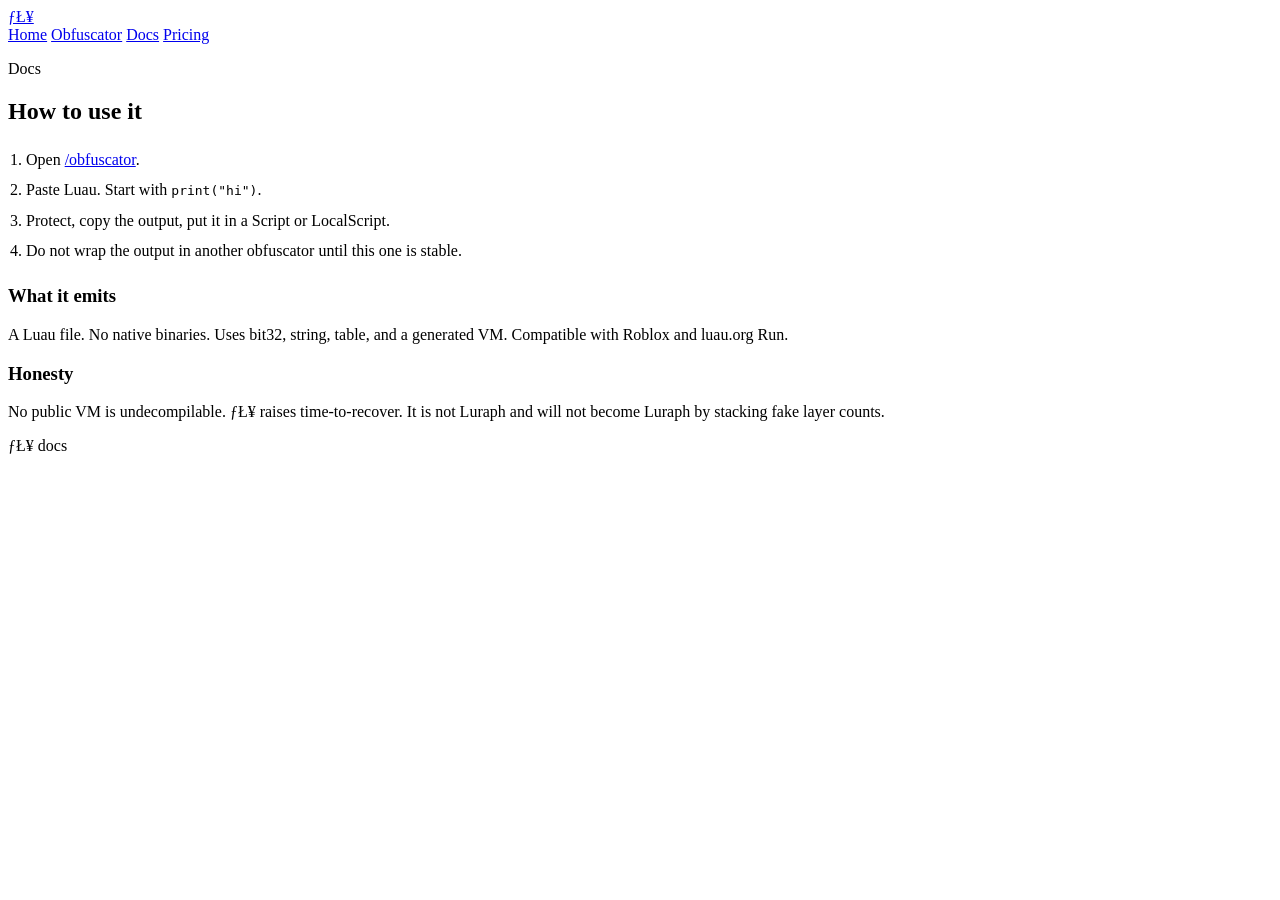
==== web/docs.html @ c7f5e41f "Create docs.html" ====
<!DOCTYPE html>
<html lang="en">
<head>
    <meta charset="UTF-8">
    <meta name="viewport" content="width=device-width, initial-scale=1.0">
    <title>Docs · ƒŁ¥</title>
    <link rel="stylesheet" href="/style.css">
</head>
<body>
    <header class="nav">
        <a class="brand" href="/home">ƒŁ¥</a>
        <nav>
            <a href="/home">Home</a>
            <a href="/obfuscator">Obfuscator</a>
            <a class="active" href="/docs">Docs</a>
            <a href="/pricing">Pricing</a>
        </nav>
    </header>
    <main class="wrap">
        <p class="kicker">Docs</p>
        <h2>How to use it</h2>
        <div class="card" style="margin-top:20px">
            <ol style="padding-left:18px;line-height:1.9">
                <li>Open <a href="/obfuscator">/obfuscator</a>.</li>
                <li>Paste Luau. Start with <code>print("hi")</code>.</li>
                <li>Protect, copy the output, put it in a Script or LocalScript.</li>
                <li>Do not wrap the output in another obfuscator until this one is stable.</li>
            </ol>
        </div>
        <div class="card" style="margin-top:16px">
            <h3>What it emits</h3>
            <p>A Luau file. No native binaries. Uses bit32, string, table, and a generated VM. Compatible with Roblox and luau.org Run.</p>
        </div>
        <div class="card" style="margin-top:16px">
            <h3>Honesty</h3>
            <p>No public VM is undecompilable. ƒŁ¥ raises time-to-recover. It is not Luraph and will not become Luraph by stacking fake layer counts.</p>
        </div>
    </main>
    <footer>ƒŁ¥ docs</footer>
</body>
</html>
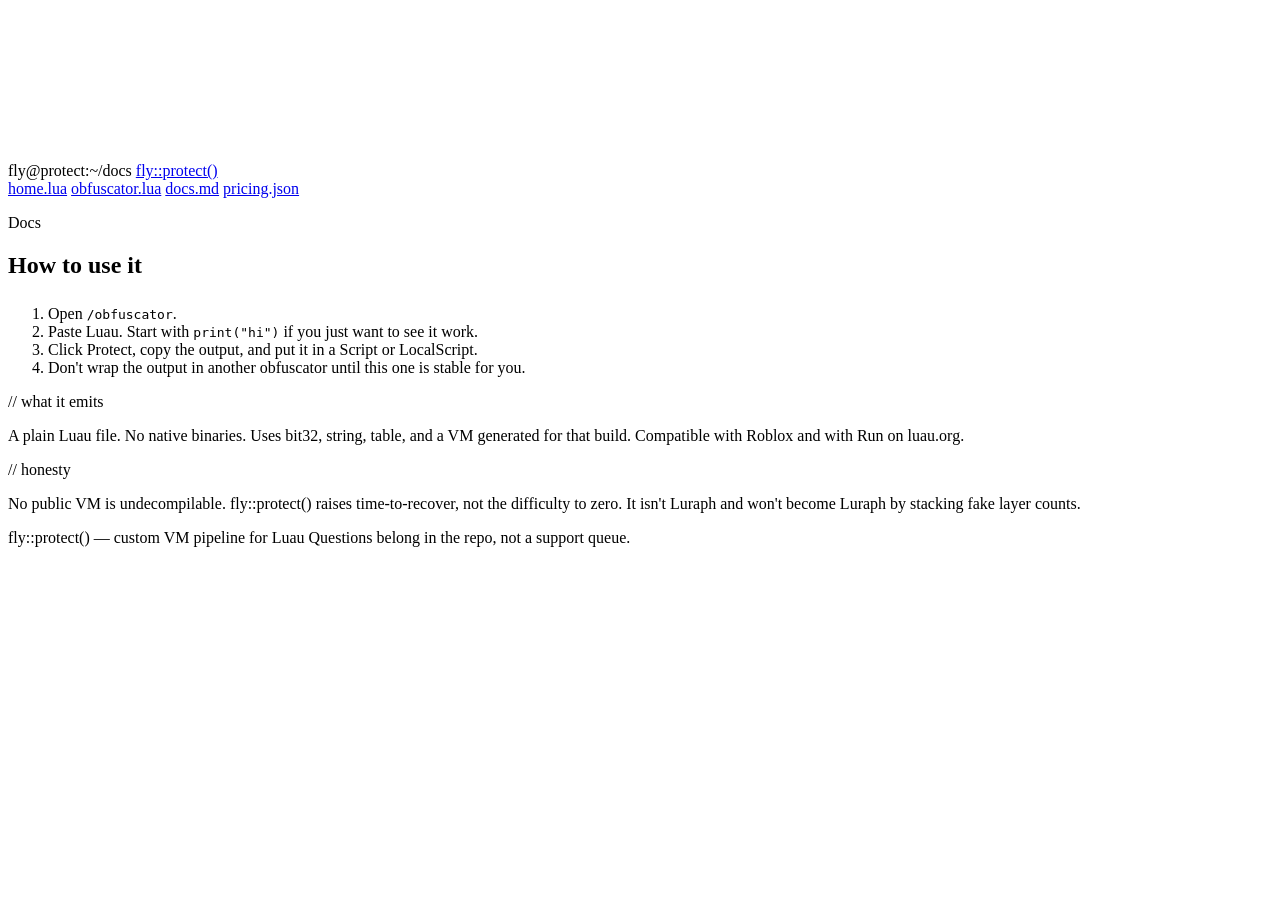
==== commit 925b0a73: "Update docs.html" ====
--- a/web/docs.html
+++ b/web/docs.html
@@ -3,39 +3,53 @@
 <head>
     <meta charset="UTF-8">
     <meta name="viewport" content="width=device-width, initial-scale=1.0">
-    <title>Docs · ƒŁ¥</title>
+    <title>Docs · fly::protect()</title>
     <link rel="stylesheet" href="/style.css">
 </head>
 <body>
-    <header class="nav">
-        <a class="brand" href="/home">ƒŁ¥</a>
-        <nav>
-            <a href="/home">Home</a>
-            <a href="/obfuscator">Obfuscator</a>
-            <a class="active" href="/docs">Docs</a>
-            <a href="/pricing">Pricing</a>
+    <canvas id="bg-grid" aria-hidden="true"></canvas>
+
+    <div class="chrome">
+        <div class="titlebar">
+            <div class="dots"><span></span><span></span><span></span></div>
+            <span class="path">fly@protect:~/docs</span>
+            <a class="brand" href="/home"><span class="p1">fly::</span>protect<span class="p2">()</span></a>
+        </div>
+        <nav class="tabs">
+            <a class="tab" href="/home"><span class="dot"></span>home.lua</a>
+            <a class="tab" href="/obfuscator"><span class="dot"></span>obfuscator.lua</a>
+            <a class="tab active" href="/docs"><span class="dot"></span>docs.md</a>
+            <a class="tab" href="/pricing"><span class="dot"></span>pricing.json</a>
         </nav>
-    </header>
+    </div>
+
     <main class="wrap">
-        <p class="kicker">Docs</p>
-        <h2>How to use it</h2>
-        <div class="card" style="margin-top:20px">
-            <ol style="padding-left:18px;line-height:1.9">
-                <li>Open <a href="/obfuscator">/obfuscator</a>.</li>
-                <li>Paste Luau. Start with <code>print("hi")</code>.</li>
-                <li>Protect, copy the output, put it in a Script or LocalScript.</li>
-                <li>Do not wrap the output in another obfuscator until this one is stable.</li>
-            </ol>
+        <p class="eyebrow">Docs</p>
+        <h2 style="margin-bottom:26px">How to use it</h2>
+
+        <ol class="ol-steps panel">
+            <li>Open <code>/obfuscator</code>.</li>
+            <li>Paste Luau. Start with <code>print("hi")</code> if you just want to see it work.</li>
+            <li>Click Protect, copy the output, and put it in a Script or LocalScript.</li>
+            <li>Don't wrap the output in another obfuscator until this one is stable for you.</li>
+        </ol>
+
+        <div class="panel" style="margin-top:16px">
+            <div class="comment">// what it emits</div>
+            <p>A plain Luau file. No native binaries. Uses bit32, string, table, and a VM generated for that build. Compatible with Roblox and with Run on luau.org.</p>
         </div>
-        <div class="card" style="margin-top:16px">
-            <h3>What it emits</h3>
-            <p>A Luau file. No native binaries. Uses bit32, string, table, and a generated VM. Compatible with Roblox and luau.org Run.</p>
-        </div>
-        <div class="card" style="margin-top:16px">
-            <h3>Honesty</h3>
-            <p>No public VM is undecompilable. ƒŁ¥ raises time-to-recover. It is not Luraph and will not become Luraph by stacking fake layer counts.</p>
+
+        <div class="panel">
+            <div class="comment">// honesty</div>
+            <p>No public VM is undecompilable. fly::protect() raises time-to-recover, not the difficulty to zero. It isn't Luraph and won't become Luraph by stacking fake layer counts.</p>
         </div>
     </main>
-    <footer>ƒŁ¥ docs</footer>
+
+    <footer>
+        <span>fly::protect() — custom VM pipeline for Luau</span>
+        <span>Questions belong in the repo, not a support queue.</span>
+    </footer>
+
+    <script src="/bg.js"></script>
 </body>
-</html>+</html>
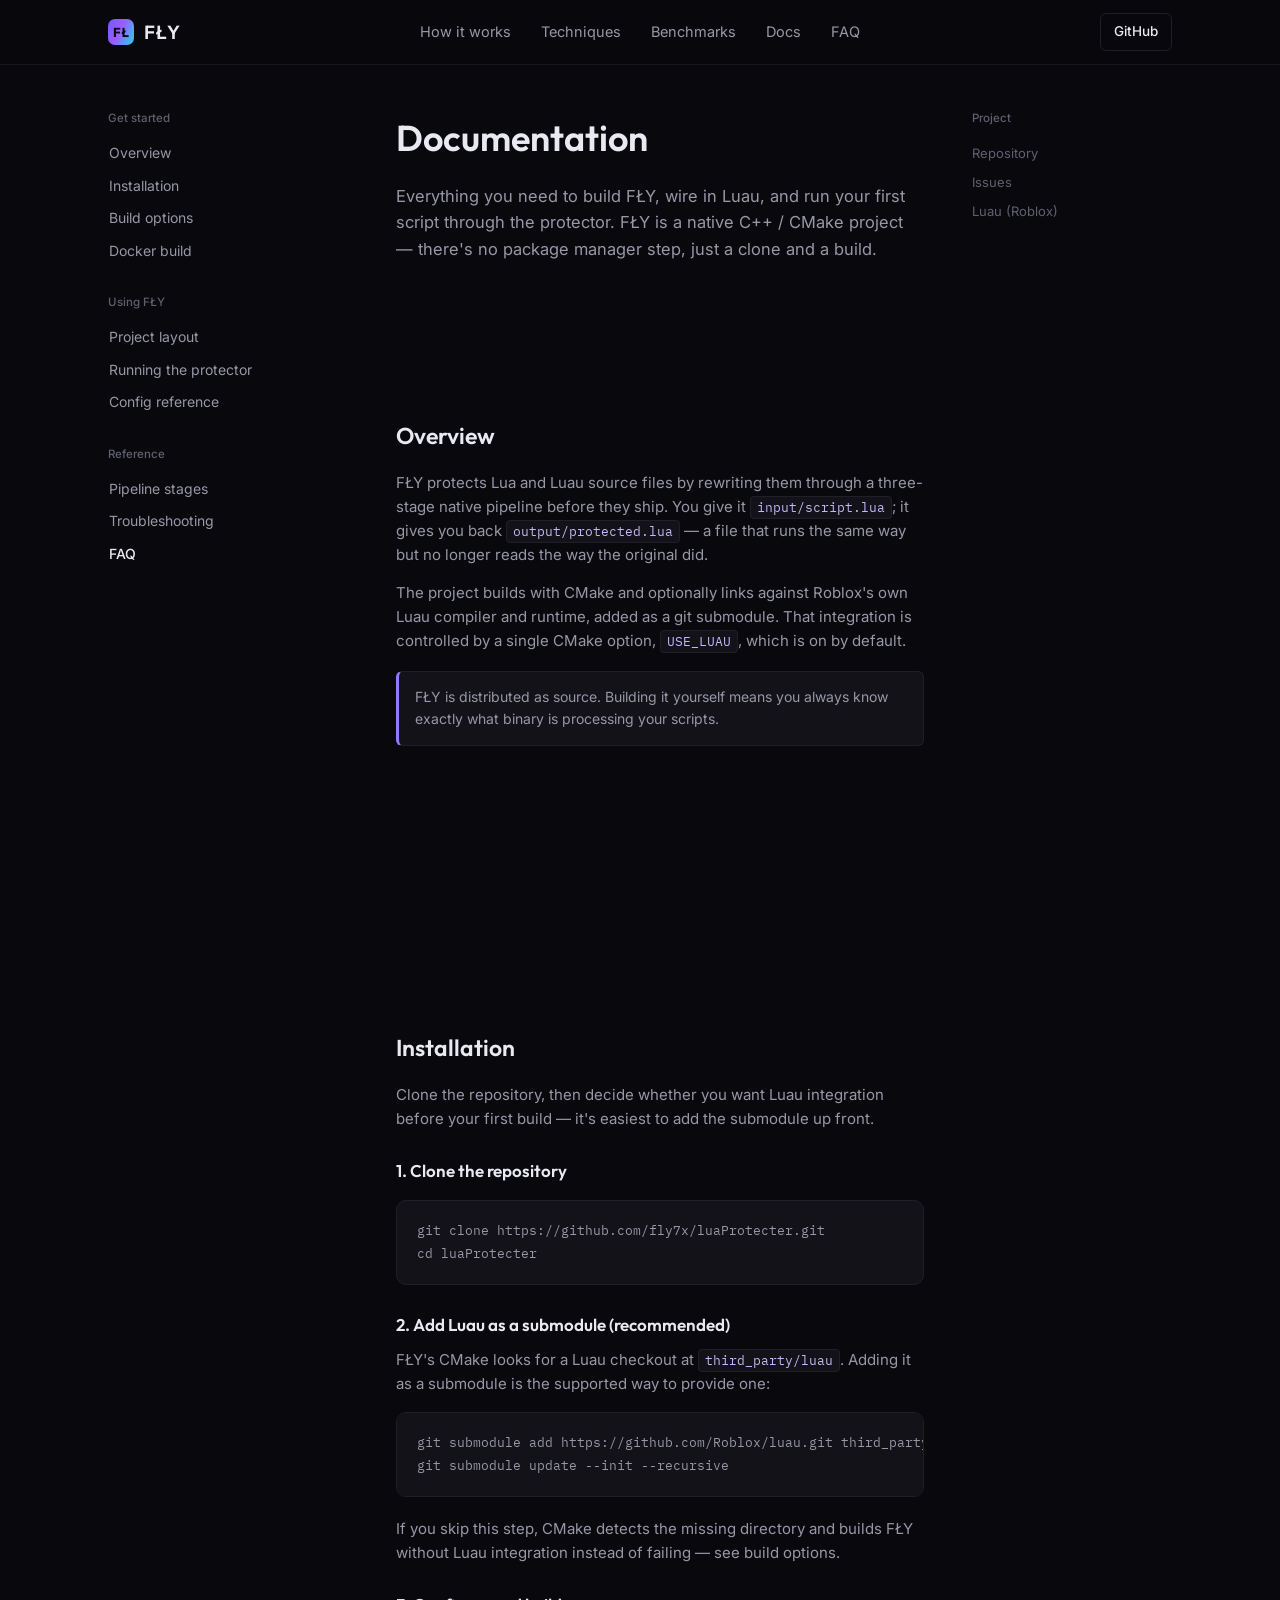
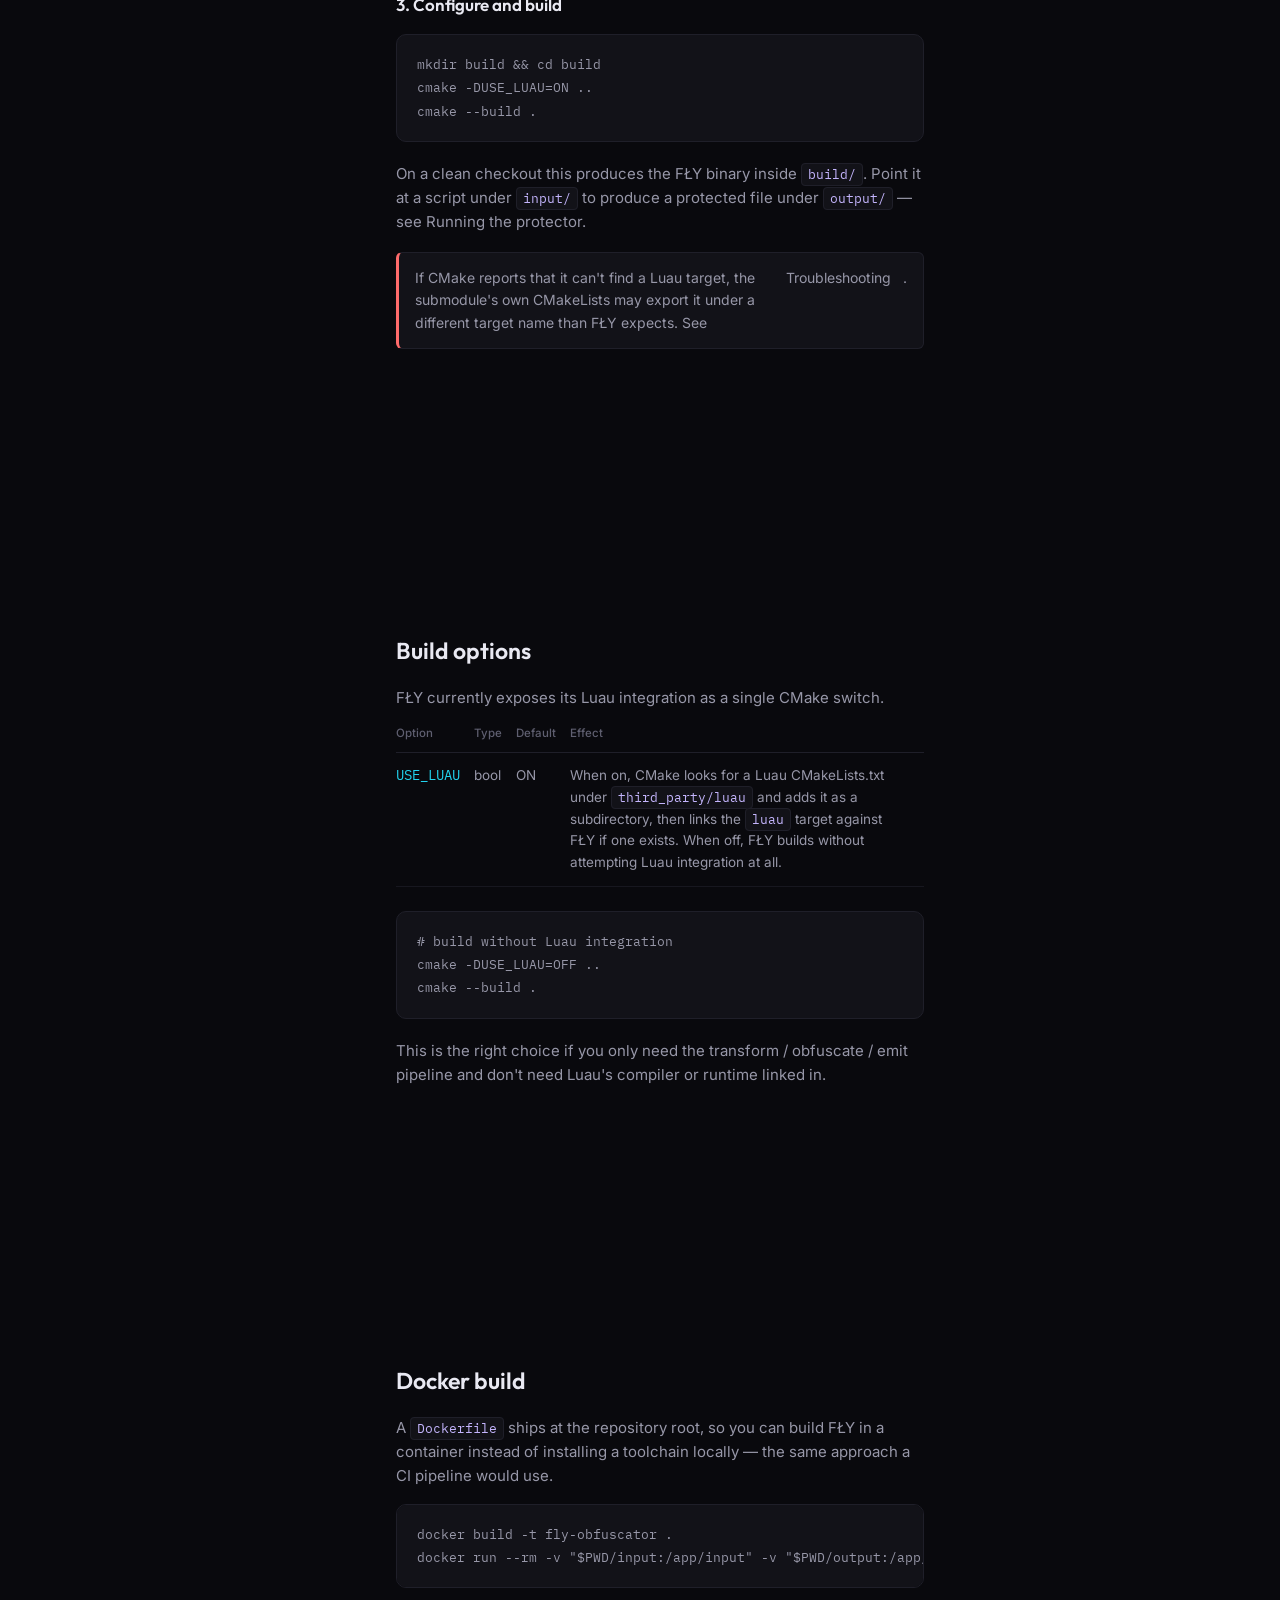
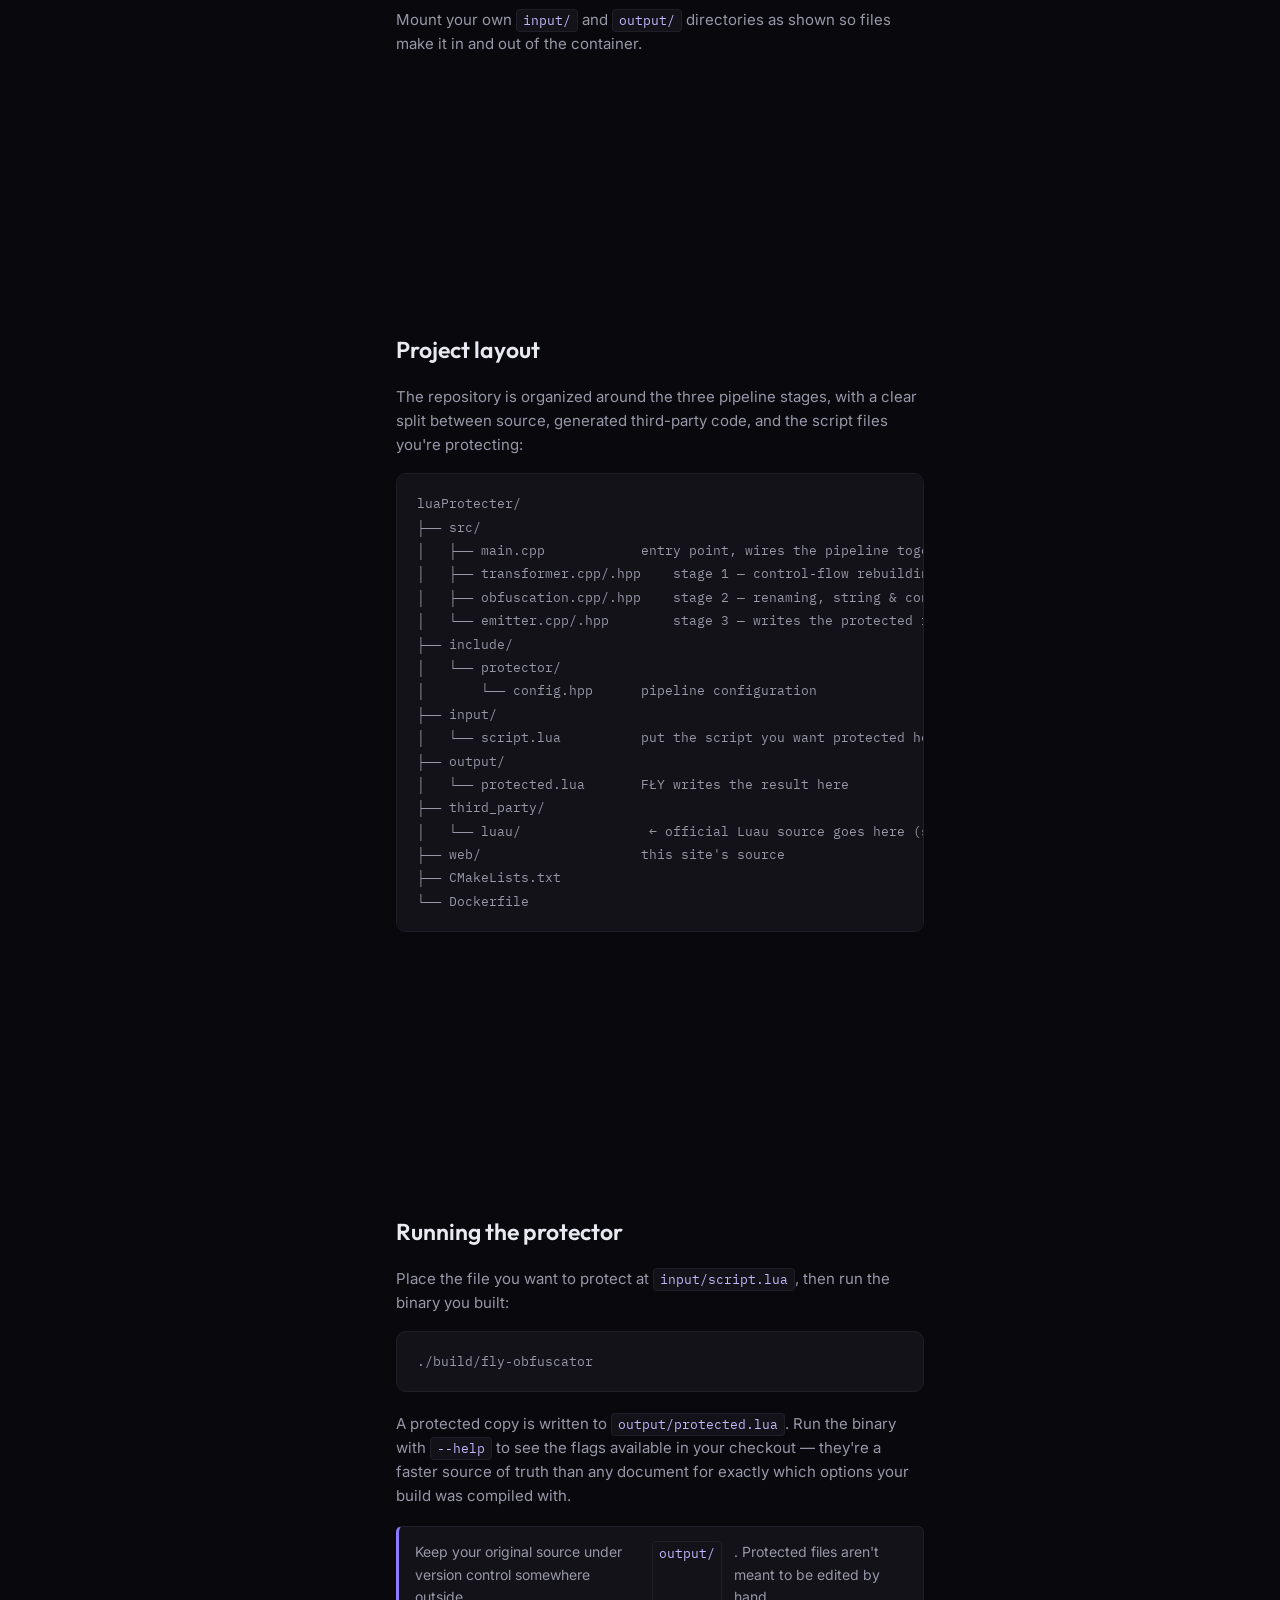
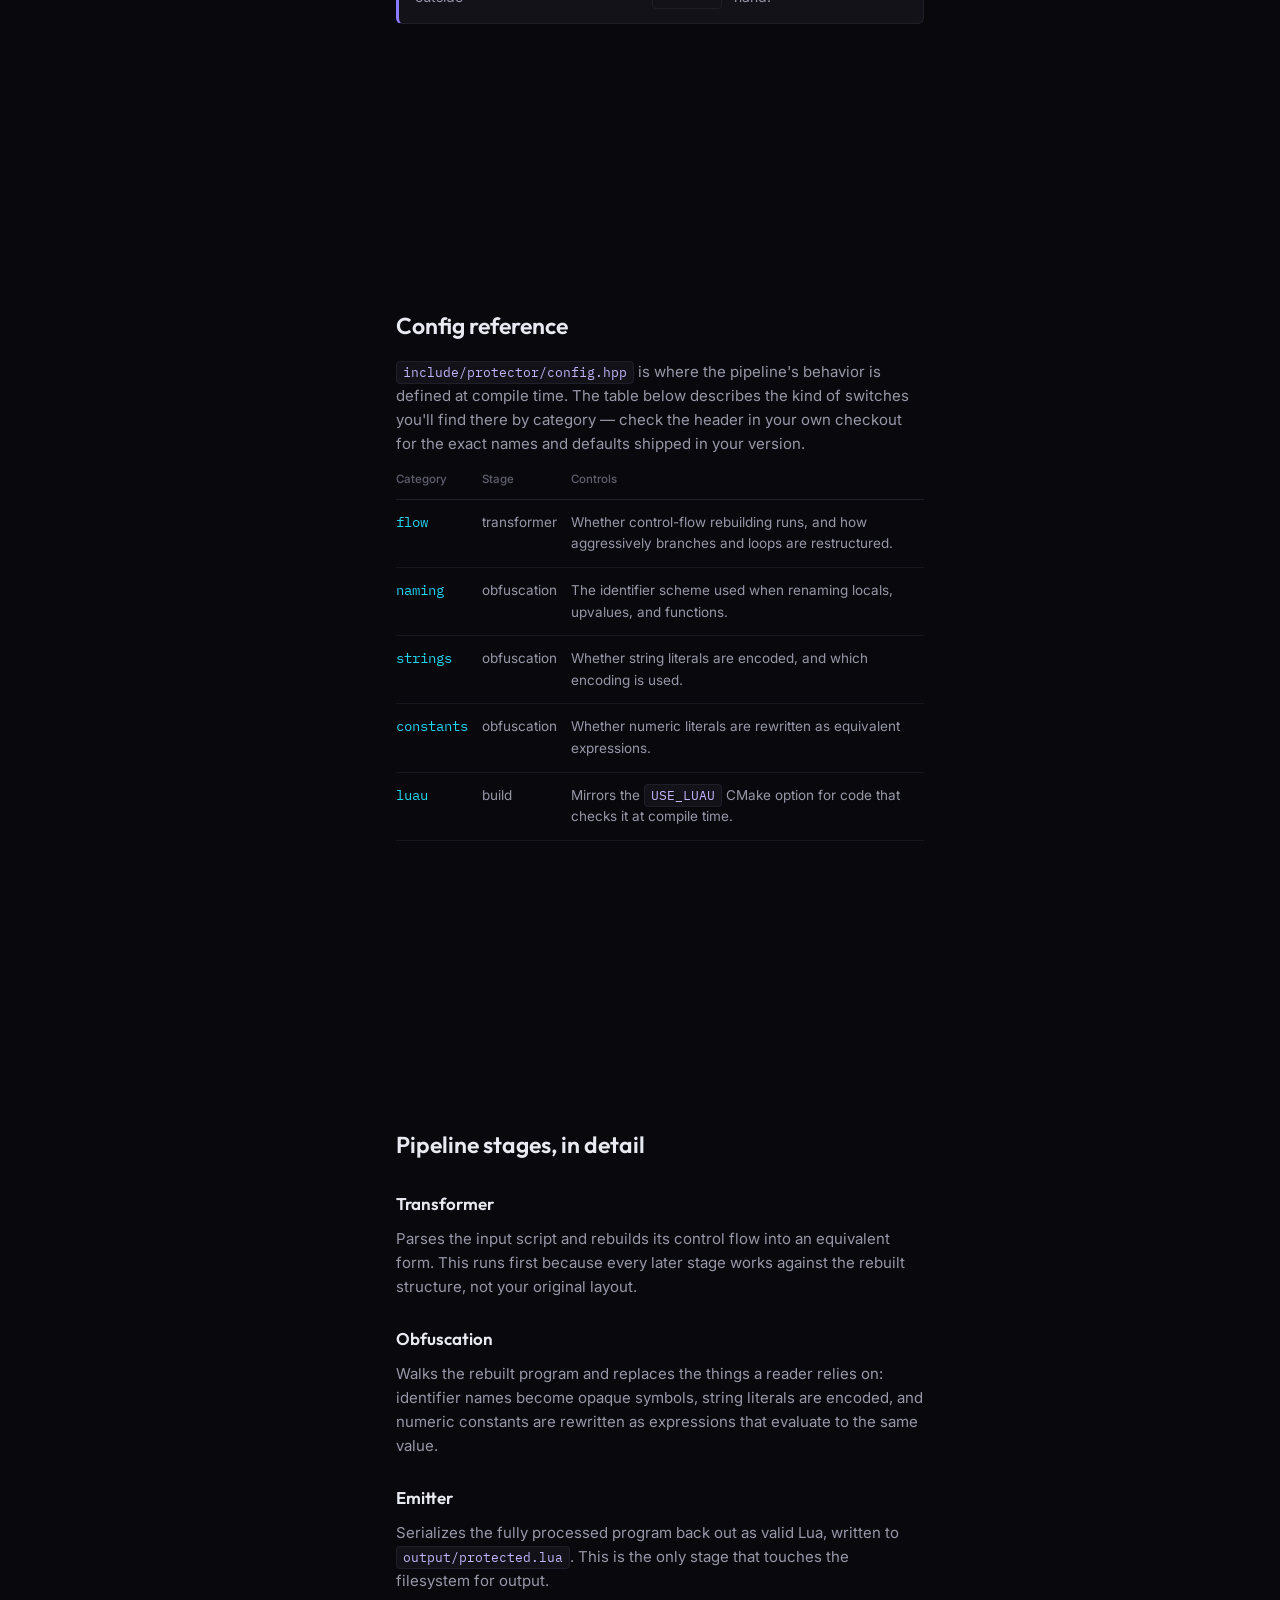
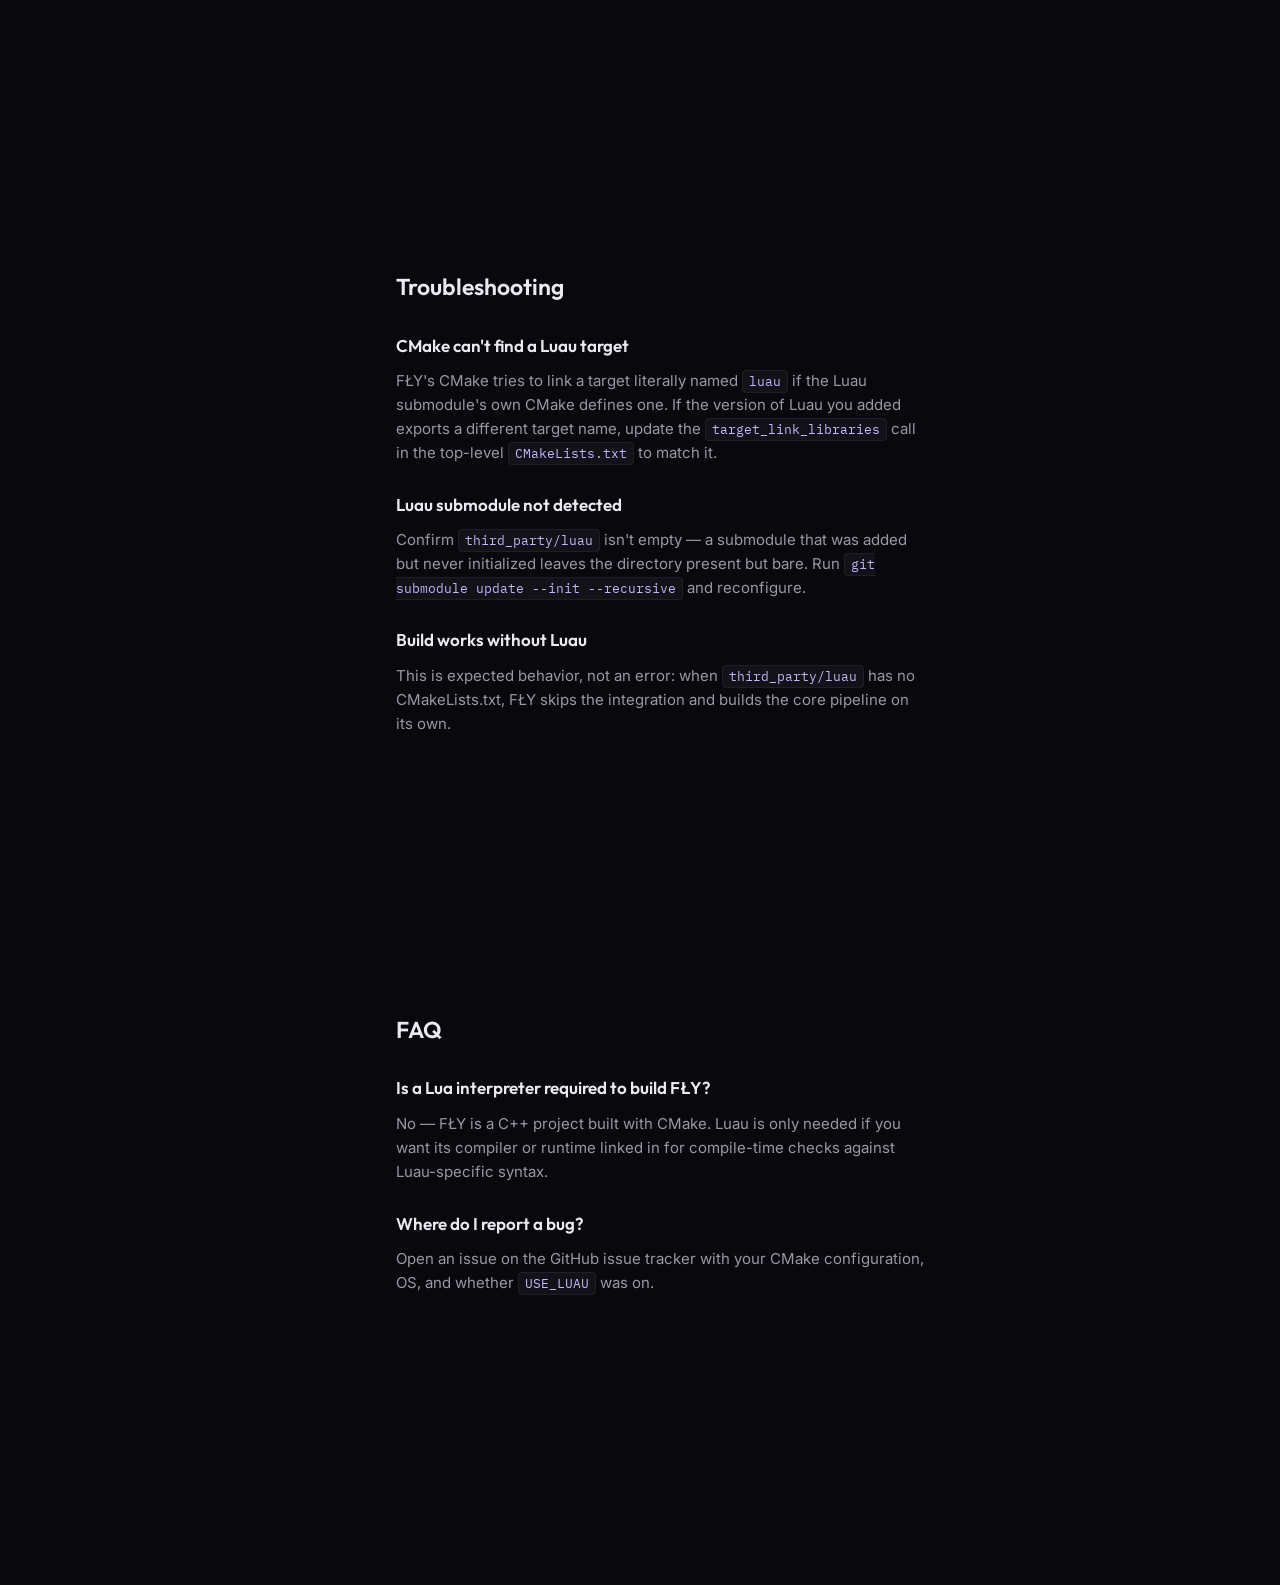
==== commit ebbbb86d: "Redesign web/ as FŁY marketing + docs site - New gradient-branded landing page with live before/afte" ====
--- a/web/docs.html
+++ b/web/docs.html
@@ -1,55 +1,205 @@
-<!DOCTYPE html>
+<!doctype html>
 <html lang="en">
 <head>
-    <meta charset="UTF-8">
-    <meta name="viewport" content="width=device-width, initial-scale=1.0">
-    <title>Docs · fly::protect()</title>
-    <link rel="stylesheet" href="/style.css">
+<meta charset="utf-8">
+<meta name="viewport" content="width=device-width, initial-scale=1">
+<title>Docs — FŁY</title>
+<meta name="description" content="Install, build, and configure FŁY: CMake options, the Luau submodule, project layout, and the CLI.">
+<link rel="preconnect" href="https://fonts.googleapis.com">
+<link rel="preconnect" href="https://fonts.gstatic.com" crossorigin>
+<link href="https://fonts.googleapis.com/css2?family=Outfit:wght@500;600;700&family=Inter:wght@400;500;600&family=IBM+Plex+Mono:wght@400;500&display=swap" rel="stylesheet">
+<link rel="stylesheet" href="style.css">
 </head>
 <body>
-    <canvas id="bg-grid" aria-hidden="true"></canvas>
-
-    <div class="chrome">
-        <div class="titlebar">
-            <div class="dots"><span></span><span></span><span></span></div>
-            <span class="path">fly@protect:~/docs</span>
-            <a class="brand" href="/home"><span class="p1">fly::</span>protect<span class="p2">()</span></a>
-        </div>
-        <nav class="tabs">
-            <a class="tab" href="/home"><span class="dot"></span>home.lua</a>
-            <a class="tab" href="/obfuscator"><span class="dot"></span>obfuscator.lua</a>
-            <a class="tab active" href="/docs"><span class="dot"></span>docs.md</a>
-            <a class="tab" href="/pricing"><span class="dot"></span>pricing.json</a>
-        </nav>
-    </div>
-
-    <main class="wrap">
-        <p class="eyebrow">Docs</p>
-        <h2 style="margin-bottom:26px">How to use it</h2>
-
-        <ol class="ol-steps panel">
-            <li>Open <code>/obfuscator</code>.</li>
-            <li>Paste Luau. Start with <code>print("hi")</code> if you just want to see it work.</li>
-            <li>Click Protect, copy the output, and put it in a Script or LocalScript.</li>
-            <li>Don't wrap the output in another obfuscator until this one is stable for you.</li>
-        </ol>
-
-        <div class="panel" style="margin-top:16px">
-            <div class="comment">// what it emits</div>
-            <p>A plain Luau file. No native binaries. Uses bit32, string, table, and a VM generated for that build. Compatible with Roblox and with Run on luau.org.</p>
-        </div>
-
-        <div class="panel">
-            <div class="comment">// honesty</div>
-            <p>No public VM is undecompilable. fly::protect() raises time-to-recover, not the difficulty to zero. It isn't Luraph and won't become Luraph by stacking fake layer counts.</p>
-        </div>
-    </main>
-
-    <footer>
-        <span>fly::protect() — custom VM pipeline for Luau</span>
-        <span>Questions belong in the repo, not a support queue.</span>
-    </footer>
-
-    <script src="/bg.js"></script>
+
+<nav class="nav">
+  <div class="nav-inner">
+    <a href="index.html" class="brand"><span class="mark">FŁ</span>FŁY</a>
+    <div class="nav-links">
+      <a href="index.html#pipeline">How it works</a>
+      <a href="index.html#techniques">Techniques</a>
+      <a href="index.html#benchmarks">Benchmarks</a>
+      <a href="docs.html">Docs</a>
+      <a href="index.html#faq">FAQ</a>
+    </div>
+    <div class="nav-cta">
+      <a class="btn btn-ghost btn-sm" href="https://github.com/fly7x/luaProtecter" target="_blank" rel="noopener">GitHub</a>
+    </div>
+  </div>
+</nav>
+
+<div class="docs-shell">
+
+  <aside class="docs-side">
+    <div class="group">
+      <h6>Get started</h6>
+      <a href="#overview">Overview</a>
+      <a href="#installation">Installation</a>
+      <a href="#build-options">Build options</a>
+      <a href="#docker">Docker build</a>
+    </div>
+    <div class="group">
+      <h6>Using FŁY</h6>
+      <a href="#project-layout">Project layout</a>
+      <a href="#running">Running the protector</a>
+      <a href="#config-reference">Config reference</a>
+    </div>
+    <div class="group">
+      <h6>Reference</h6>
+      <a href="#pipeline-stages">Pipeline stages</a>
+      <a href="#troubleshooting">Troubleshooting</a>
+      <a href="#faq">FAQ</a>
+    </div>
+  </aside>
+
+  <main class="docs-main">
+    <h1>Documentation</h1>
+    <p class="intro">Everything you need to build FŁY, wire in Luau, and run your first script through the protector. FŁY is a native C++ / CMake project — there's no package manager step, just a clone and a build.</p>
+
+    <section class="doc-section" id="overview">
+      <h2>Overview</h2>
+      <p>FŁY protects Lua and Luau source files by rewriting them through a three-stage native pipeline before they ship. You give it <code class="inline">input/script.lua</code>; it gives you back <code class="inline">output/protected.lua</code> — a file that runs the same way but no longer reads the way the original did.</p>
+      <p>The project builds with CMake and optionally links against Roblox's own Luau compiler and runtime, added as a git submodule. That integration is controlled by a single CMake option, <code class="inline">USE_LUAU</code>, which is on by default.</p>
+      <div class="note">
+        FŁY is distributed as source. Building it yourself means you always know exactly what binary is processing your scripts.
+      </div>
+    </section>
+
+    <section class="doc-section" id="installation">
+      <h2>Installation</h2>
+      <p>Clone the repository, then decide whether you want Luau integration before your first build — it's easiest to add the submodule up front.</p>
+
+      <h3>1. Clone the repository</h3>
+      <pre class="code-block">git clone https://github.com/fly7x/luaProtecter.git
+cd luaProtecter</pre>
+
+      <h3>2. Add Luau as a submodule (recommended)</h3>
+      <p>FŁY's CMake looks for a Luau checkout at <code class="inline">third_party/luau</code>. Adding it as a submodule is the supported way to provide one:</p>
+      <pre class="code-block">git submodule add https://github.com/Roblox/luau.git third_party/luau
+git submodule update --init --recursive</pre>
+      <p>If you skip this step, CMake detects the missing directory and builds FŁY without Luau integration instead of failing — see <a href="#build-options">build options</a>.</p>
+
+      <h3>3. Configure and build</h3>
+      <pre class="code-block">mkdir build &amp;&amp; cd build
+cmake -DUSE_LUAU=ON ..
+cmake --build .</pre>
+      <p>On a clean checkout this produces the FŁY binary inside <code class="inline">build/</code>. Point it at a script under <code class="inline">input/</code> to produce a protected file under <code class="inline">output/</code> — see <a href="#running">Running the protector</a>.</p>
+
+      <div class="note warn">
+        If CMake reports that it can't find a Luau target, the submodule's own CMakeLists may export it under a different target name than FŁY expects. See <a href="#troubleshooting">Troubleshooting</a>.
+      </div>
+    </section>
+
+    <section class="doc-section" id="build-options">
+      <h2>Build options</h2>
+      <p>FŁY currently exposes its Luau integration as a single CMake switch.</p>
+      <table class="config-table">
+        <thead><tr><th>Option</th><th>Type</th><th>Default</th><th>Effect</th></tr></thead>
+        <tbody>
+          <tr><td>USE_LUAU</td><td>bool</td><td>ON</td><td>When on, CMake looks for a Luau CMakeLists.txt under <code class="inline">third_party/luau</code> and adds it as a subdirectory, then links the <code class="inline">luau</code> target against FŁY if one exists. When off, FŁY builds without attempting Luau integration at all.</td></tr>
+        </tbody>
+      </table>
+      <pre class="code-block"># build without Luau integration
+cmake -DUSE_LUAU=OFF ..
+cmake --build .</pre>
+      <p>This is the right choice if you only need the transform / obfuscate / emit pipeline and don't need Luau's compiler or runtime linked in.</p>
+    </section>
+
+    <section class="doc-section" id="docker">
+      <h2>Docker build</h2>
+      <p>A <code class="inline">Dockerfile</code> ships at the repository root, so you can build FŁY in a container instead of installing a toolchain locally — the same approach a CI pipeline would use.</p>
+      <pre class="code-block">docker build -t fly-obfuscator .
+docker run --rm -v "$PWD/input:/app/input" -v "$PWD/output:/app/output" fly-obfuscator</pre>
+      <p>Mount your own <code class="inline">input/</code> and <code class="inline">output/</code> directories as shown so files make it in and out of the container.</p>
+    </section>
+
+    <section class="doc-section" id="project-layout">
+      <h2>Project layout</h2>
+      <p>The repository is organized around the three pipeline stages, with a clear split between source, generated third-party code, and the script files you're protecting:</p>
+      <pre class="code-block">luaProtecter/
+├── src/
+│   ├── main.cpp            entry point, wires the pipeline together
+│   ├── transformer.cpp/.hpp    stage 1 — control-flow rebuilding
+│   ├── obfuscation.cpp/.hpp    stage 2 — renaming, string &amp; constant encoding
+│   └── emitter.cpp/.hpp        stage 3 — writes the protected file
+├── include/
+│   └── protector/
+│       └── config.hpp      pipeline configuration
+├── input/
+│   └── script.lua          put the script you want protected here
+├── output/
+│   └── protected.lua       FŁY writes the result here
+├── third_party/
+│   └── luau/                ← official Luau source goes here (submodule)
+├── web/                    this site's source
+├── CMakeLists.txt
+└── Dockerfile</pre>
+    </section>
+
+    <section class="doc-section" id="running">
+      <h2>Running the protector</h2>
+      <p>Place the file you want to protect at <code class="inline">input/script.lua</code>, then run the binary you built:</p>
+      <pre class="code-block">./build/fly-obfuscator</pre>
+      <p>A protected copy is written to <code class="inline">output/protected.lua</code>. Run the binary with <code class="inline">--help</code> to see the flags available in your checkout — they're a faster source of truth than any document for exactly which options your build was compiled with.</p>
+      <div class="note">
+        Keep your original source under version control somewhere outside <code class="inline">output/</code>. Protected files aren't meant to be edited by hand.
+      </div>
+    </section>
+
+    <section class="doc-section" id="config-reference">
+      <h2>Config reference</h2>
+      <p><code class="inline">include/protector/config.hpp</code> is where the pipeline's behavior is defined at compile time. The table below describes the kind of switches you'll find there by category — check the header in your own checkout for the exact names and defaults shipped in your version.</p>
+      <table class="config-table">
+        <thead><tr><th>Category</th><th>Stage</th><th>Controls</th></tr></thead>
+        <tbody>
+          <tr><td>flow</td><td>transformer</td><td>Whether control-flow rebuilding runs, and how aggressively branches and loops are restructured.</td></tr>
+          <tr><td>naming</td><td>obfuscation</td><td>The identifier scheme used when renaming locals, upvalues, and functions.</td></tr>
+          <tr><td>strings</td><td>obfuscation</td><td>Whether string literals are encoded, and which encoding is used.</td></tr>
+          <tr><td>constants</td><td>obfuscation</td><td>Whether numeric literals are rewritten as equivalent expressions.</td></tr>
+          <tr><td>luau</td><td>build</td><td>Mirrors the <code class="inline">USE_LUAU</code> CMake option for code that checks it at compile time.</td></tr>
+        </tbody>
+      </table>
+    </section>
+
+    <section class="doc-section" id="pipeline-stages">
+      <h2>Pipeline stages, in detail</h2>
+      <h3>Transformer</h3>
+      <p>Parses the input script and rebuilds its control flow into an equivalent form. This runs first because every later stage works against the rebuilt structure, not your original layout.</p>
+      <h3>Obfuscation</h3>
+      <p>Walks the rebuilt program and replaces the things a reader relies on: identifier names become opaque symbols, string literals are encoded, and numeric constants are rewritten as expressions that evaluate to the same value.</p>
+      <h3>Emitter</h3>
+      <p>Serializes the fully processed program back out as valid Lua, written to <code class="inline">output/protected.lua</code>. This is the only stage that touches the filesystem for output.</p>
+    </section>
+
+    <section class="doc-section" id="troubleshooting">
+      <h2>Troubleshooting</h2>
+      <h3>CMake can't find a Luau target</h3>
+      <p>FŁY's CMake tries to link a target literally named <code class="inline">luau</code> if the Luau submodule's own CMake defines one. If the version of Luau you added exports a different target name, update the <code class="inline">target_link_libraries</code> call in the top-level <code class="inline">CMakeLists.txt</code> to match it.</p>
+      <h3>Luau submodule not detected</h3>
+      <p>Confirm <code class="inline">third_party/luau</code> isn't empty — a submodule that was added but never initialized leaves the directory present but bare. Run <code class="inline">git submodule update --init --recursive</code> and reconfigure.</p>
+      <h3>Build works without Luau</h3>
+      <p>This is expected behavior, not an error: when <code class="inline">third_party/luau</code> has no CMakeLists.txt, FŁY skips the integration and builds the core pipeline on its own.</p>
+    </section>
+
+    <section class="doc-section" id="faq">
+      <h2>FAQ</h2>
+      <h3>Is a Lua interpreter required to build FŁY?</h3>
+      <p>No — FŁY is a C++ project built with CMake. Luau is only needed if you want its compiler or runtime linked in for compile-time checks against Luau-specific syntax.</p>
+      <h3>Where do I report a bug?</h3>
+      <p>Open an issue on the <a href="https://github.com/fly7x/luaProtecter/issues" target="_blank" rel="noopener">GitHub issue tracker</a> with your CMake configuration, OS, and whether <code class="inline">USE_LUAU</code> was on.</p>
+    </section>
+
+  </main>
+
+  <aside class="docs-toc">
+    <h6>Project</h6>
+    <a href="https://github.com/fly7x/luaProtecter" target="_blank" rel="noopener">Repository</a>
+    <a href="https://github.com/fly7x/luaProtecter/issues" target="_blank" rel="noopener">Issues</a>
+    <a href="https://github.com/Roblox/luau" target="_blank" rel="noopener">Luau (Roblox)</a>
+  </aside>
+
+</div>
+
+<script src="script.js"></script>
 </body>
 </html>
--- a/web/style.css
+++ b/web/style.css
@@ -0,0 +1,732 @@
+/* ==========================================================================
+   FŁY — design tokens
+   ========================================================================== */
+:root{
+  --bg:            #09090d;
+  --bg-raised:     #121218;
+  --bg-inset:      #0c0c11;
+  --border:        #1f1f29;
+  --border-soft:   #17171f;
+  --text:          #e9e9f2;
+  --text-dim:      #9797a8;
+  --text-faint:    #5f5f70;
+
+  --grad-start:    #6d5bff;
+  --grad-mid:      #9d5bff;
+  --grad-end:      #22d3ee;
+  --grad:          linear-gradient(115deg, var(--grad-start) 0%, var(--grad-mid) 45%, var(--grad-end) 100%);
+  --grad-text:     linear-gradient(115deg, #b2a4ff 0%, #c084fc 45%, #67e8f9 100%);
+
+  --accent:        #8b7bff;
+  --accent-cyan:   #22d3ee;
+  --danger:        #ff6b6b;
+  --good:          #4ade80;
+
+  --font-display:  'Outfit', 'Segoe UI', sans-serif;
+  --font-body:     'Inter', 'Segoe UI', sans-serif;
+  --font-mono:     'IBM Plex Mono', 'SFMono-Regular', Consolas, monospace;
+
+  --radius-sm:     6px;
+  --radius-md:     10px;
+  --radius-lg:     16px;
+
+  --container:     1120px;
+}
+
+*, *::before, *::after{ box-sizing: border-box; }
+html{ scroll-behavior: smooth; }
+
+@media (prefers-reduced-motion: reduce){
+  html{ scroll-behavior: auto; }
+  *, *::before, *::after{ animation-duration: 0.001ms !important; animation-iteration-count: 1 !important; transition-duration: 0.001ms !important; }
+}
+
+body{
+  margin: 0;
+  background: var(--bg);
+  color: var(--text);
+  font-family: var(--font-body);
+  font-size: 16px;
+  line-height: 1.6;
+  -webkit-font-smoothing: antialiased;
+}
+
+img{ max-width: 100%; display: block; }
+
+a{ color: inherit; text-decoration: none; }
+
+::selection{ background: #5a4bd6; color: #fff; }
+
+:focus-visible{
+  outline: 2px solid var(--accent-cyan);
+  outline-offset: 2px;
+  border-radius: 3px;
+}
+
+code, pre{ font-family: var(--font-mono); }
+
+.container{
+  max-width: var(--container);
+  margin: 0 auto;
+  padding: 0 28px;
+}
+
+.grad-text{
+  background: var(--grad-text);
+  -webkit-background-clip: text;
+  background-clip: text;
+  color: transparent;
+}
+
+.eyebrow{
+  font-size: 13px;
+  color: var(--text-dim);
+  letter-spacing: 0.01em;
+}
+
+/* ---------------------------------------------------------------------- */
+/* Nav                                                                     */
+/* ---------------------------------------------------------------------- */
+.nav{
+  position: sticky;
+  top: 0;
+  z-index: 50;
+  background: rgba(9,9,13,0.82);
+  backdrop-filter: blur(10px);
+  border-bottom: 1px solid var(--border-soft);
+}
+.nav-inner{
+  max-width: var(--container);
+  margin: 0 auto;
+  padding: 0 28px;
+  height: 64px;
+  display: flex;
+  align-items: center;
+  justify-content: space-between;
+}
+.brand{
+  display: flex;
+  align-items: center;
+  gap: 10px;
+  font-family: var(--font-display);
+  font-weight: 600;
+  font-size: 19px;
+  letter-spacing: 0.01em;
+}
+.brand .mark{
+  width: 26px; height: 26px;
+  border-radius: 7px;
+  background: var(--grad);
+  display: flex; align-items: center; justify-content: center;
+  color: #09090d;
+  font-weight: 700;
+  font-size: 13px;
+  flex-shrink: 0;
+}
+.nav-links{
+  display: flex;
+  align-items: center;
+  gap: 30px;
+  font-size: 14.5px;
+  color: var(--text-dim);
+}
+.nav-links a:hover{ color: var(--text); }
+.nav-cta{
+  display: flex;
+  align-items: center;
+  gap: 14px;
+}
+.btn{
+  display: inline-flex;
+  align-items: center;
+  gap: 8px;
+  padding: 9px 18px;
+  border-radius: var(--radius-sm);
+  font-size: 14.5px;
+  font-weight: 500;
+  border: 1px solid var(--border);
+  white-space: nowrap;
+}
+.btn-primary{
+  background: var(--grad);
+  color: #0a0a10;
+  border: none;
+  font-weight: 600;
+}
+.btn-primary:hover{ filter: brightness(1.08); }
+.btn-ghost{
+  color: var(--text);
+  background: transparent;
+}
+.btn-ghost:hover{ border-color: var(--text-faint); }
+.btn-sm{ padding: 7px 13px; font-size: 13.5px; }
+
+/* ---------------------------------------------------------------------- */
+/* Hero                                                                    */
+/* ---------------------------------------------------------------------- */
+.hero{
+  padding: 92px 0 72px;
+  position: relative;
+  overflow: hidden;
+}
+.hero::before{
+  content: "";
+  position: absolute;
+  top: -220px; left: 50%;
+  width: 1000px; height: 560px;
+  transform: translateX(-50%);
+  background: radial-gradient(ellipse at center, rgba(109,91,255,0.22), transparent 65%);
+  pointer-events: none;
+}
+.hero-grid{
+  position: relative;
+  display: grid;
+  grid-template-columns: 1.05fr 0.95fr;
+  gap: 56px;
+  align-items: center;
+}
+.hero-kicker{
+  display: inline-flex;
+  align-items: center;
+  gap: 8px;
+  font-size: 13.5px;
+  color: var(--text-dim);
+  border: 1px solid var(--border);
+  background: var(--bg-raised);
+  padding: 6px 12px 6px 10px;
+  border-radius: 100px;
+  margin-bottom: 22px;
+}
+.hero-kicker .dot{
+  width: 7px; height: 7px; border-radius: 50%;
+  background: var(--grad);
+}
+.hero h1{
+  font-family: var(--font-display);
+  font-size: 58px;
+  line-height: 1.04;
+  letter-spacing: -0.02em;
+  font-weight: 600;
+  margin: 0 0 22px;
+}
+.hero p.lead{
+  font-size: 18px;
+  color: var(--text-dim);
+  max-width: 50ch;
+  margin: 0 0 34px;
+}
+.hero-actions{
+  display: flex;
+  gap: 14px;
+  margin-bottom: 46px;
+}
+.hero-stats{
+  display: flex;
+  gap: 36px;
+}
+.hero-stats .stat b{
+  display: block;
+  font-family: var(--font-display);
+  font-size: 24px;
+  font-weight: 600;
+}
+.hero-stats .stat span{
+  font-size: 13px;
+  color: var(--text-faint);
+}
+
+/* --- live transform panel --- */
+.transform-panel{
+  background: var(--bg-raised);
+  border: 1px solid var(--border);
+  border-radius: var(--radius-lg);
+  overflow: hidden;
+  box-shadow: 0 30px 80px -30px rgba(0,0,0,0.6);
+}
+.panel-titlebar{
+  display: flex;
+  align-items: center;
+  justify-content: space-between;
+  padding: 11px 16px;
+  border-bottom: 1px solid var(--border);
+  background: var(--bg-inset);
+}
+.panel-dots{ display: flex; gap: 6px; }
+.panel-dots span{ width: 9px; height: 9px; border-radius: 50%; background: var(--border); }
+.panel-titlebar .file{ font-size: 12.5px; color: var(--text-faint); font-family: var(--font-mono); }
+.transform-body{
+  display: grid;
+  grid-template-columns: 1fr 1fr;
+}
+.transform-col{
+  padding: 18px 18px 20px;
+  font-family: var(--font-mono);
+  font-size: 12.6px;
+  line-height: 1.75;
+  white-space: pre;
+  overflow-x: auto;
+}
+.transform-col + .transform-col{ border-left: 1px solid var(--border); }
+.transform-label{
+  display: block;
+  font-family: var(--font-body);
+  font-size: 11.5px;
+  color: var(--text-faint);
+  margin-bottom: 10px;
+}
+.transform-label.out{ color: var(--accent-cyan); }
+.tok-kw{ color: #c4b5fd; }
+.tok-str{ color: #86efac; }
+.tok-num{ color: #fca5a5; }
+.tok-fn{ color: #67e8f9; }
+.tok-com{ color: var(--text-faint); }
+.tok-mut{ color: #f0abfc; }
+#out-code .cursor{
+  display: inline-block;
+  width: 7px; height: 13px;
+  background: var(--accent-cyan);
+  margin-left: 1px;
+  vertical-align: -2px;
+  animation: blink 1s steps(1) infinite;
+}
+@keyframes blink{ 50%{ opacity: 0; } }
+.panel-footer{
+  display: flex;
+  align-items: center;
+  justify-content: space-between;
+  padding: 10px 16px;
+  border-top: 1px solid var(--border);
+  background: var(--bg-inset);
+  font-size: 12px;
+  color: var(--text-faint);
+}
+.panel-footer .ok{ color: var(--good); display: flex; align-items: center; gap: 6px; }
+
+/* ---------------------------------------------------------------------- */
+/* Logo strip                                                              */
+/* ---------------------------------------------------------------------- */
+.strip{
+  border-top: 1px solid var(--border-soft);
+  border-bottom: 1px solid var(--border-soft);
+  padding: 26px 0;
+}
+.strip-inner{
+  display: flex;
+  align-items: center;
+  gap: 40px;
+  flex-wrap: wrap;
+  color: var(--text-faint);
+  font-size: 13.5px;
+}
+.strip-inner .label{ color: var(--text-faint); white-space: nowrap; }
+.strip-inner .items{ display: flex; gap: 34px; flex-wrap: wrap; font-family: var(--font-mono); color: var(--text-dim); }
+
+/* ---------------------------------------------------------------------- */
+/* Section scaffolding                                                     */
+/* ---------------------------------------------------------------------- */
+section{ padding: 100px 0; }
+.section-head{
+  max-width: 620px;
+  margin: 0 0 56px;
+}
+.section-head h2{
+  font-family: var(--font-display);
+  font-size: 36px;
+  font-weight: 600;
+  letter-spacing: -0.01em;
+  margin: 10px 0 14px;
+}
+.section-head p{
+  color: var(--text-dim);
+  font-size: 16.5px;
+  max-width: 56ch;
+}
+
+/* ---------------------------------------------------------------------- */
+/* Pipeline (asymmetric feature layout)                                    */
+/* ---------------------------------------------------------------------- */
+.pipeline{
+  display: grid;
+  grid-template-columns: repeat(12, 1fr);
+  gap: 20px;
+}
+.pl-card{
+  background: var(--bg-raised);
+  border: 1px solid var(--border);
+  border-radius: var(--radius-lg);
+  padding: 28px;
+  position: relative;
+}
+.pl-card .stage-no{
+  font-family: var(--font-mono);
+  font-size: 12px;
+  color: var(--text-faint);
+  margin-bottom: 18px;
+  display: block;
+}
+.pl-card h3{
+  font-family: var(--font-display);
+  font-size: 20px;
+  font-weight: 600;
+  margin: 0 0 10px;
+}
+.pl-card p{ color: var(--text-dim); font-size: 14.5px; margin: 0; }
+.pl-card.c1{ grid-column: span 7; }
+.pl-card.c2{ grid-column: span 5; }
+.pl-card.c3{ grid-column: span 5; }
+.pl-card.c4{ grid-column: span 7; }
+.pl-card .glyph{
+  position: absolute;
+  top: 26px; right: 26px;
+  width: 40px; height: 40px;
+  border-radius: 10px;
+  background: var(--grad);
+  opacity: 0.14;
+}
+.pl-card .arrow-down{
+  grid-column: 1 / -1;
+  display: flex;
+  justify-content: center;
+  color: var(--text-faint);
+  font-size: 13px;
+  margin: -2px 0;
+}
+
+/* ---------------------------------------------------------------------- */
+/* Technique grid                                                          */
+/* ---------------------------------------------------------------------- */
+.tech-grid{
+  display: grid;
+  grid-template-columns: repeat(3, 1fr);
+  gap: 1px;
+  background: var(--border);
+  border: 1px solid var(--border);
+  border-radius: var(--radius-lg);
+  overflow: hidden;
+}
+.tech-item{
+  background: var(--bg-raised);
+  padding: 30px 28px;
+}
+.tech-item h4{
+  font-family: var(--font-display);
+  font-size: 16.5px;
+  font-weight: 600;
+  margin: 0 0 8px;
+}
+.tech-item p{
+  font-size: 14px;
+  color: var(--text-dim);
+  margin: 0;
+}
+.tech-item .tag{
+  display: inline-block;
+  font-family: var(--font-mono);
+  font-size: 11px;
+  color: var(--accent-cyan);
+  margin-bottom: 12px;
+}
+
+/* ---------------------------------------------------------------------- */
+/* Benchmarks / before-after                                               */
+/* ---------------------------------------------------------------------- */
+.bench{
+  display: grid;
+  grid-template-columns: 0.9fr 1.1fr;
+  gap: 60px;
+  align-items: center;
+}
+.bench-bars{ display: flex; flex-direction: column; gap: 20px; }
+.bar-row .bar-label{
+  display: flex;
+  justify-content: space-between;
+  font-size: 13.5px;
+  color: var(--text-dim);
+  margin-bottom: 8px;
+}
+.bar-row .bar-label b{ color: var(--text); font-weight: 600; }
+.bar-track{
+  height: 10px;
+  background: var(--bg-inset);
+  border: 1px solid var(--border);
+  border-radius: 100px;
+  overflow: hidden;
+}
+.bar-fill{
+  height: 100%;
+  border-radius: 100px;
+  background: var(--grad);
+}
+
+/* ---------------------------------------------------------------------- */
+/* CLI / install                                                           */
+/* ---------------------------------------------------------------------- */
+.cli-block{
+  background: var(--bg-inset);
+  border: 1px solid var(--border);
+  border-radius: var(--radius-md);
+  padding: 20px 22px;
+  font-family: var(--font-mono);
+  font-size: 13.5px;
+  color: var(--text-dim);
+  line-height: 1.9;
+}
+.cli-block .l{ color: var(--text-faint); }
+.cli-block .l::before{ content: "$ "; color: var(--accent-cyan); }
+.cli-block .c{ color: var(--text-faint); }
+
+/* ---------------------------------------------------------------------- */
+/* FAQ                                                                     */
+/* ---------------------------------------------------------------------- */
+.faq{ max-width: 760px; }
+.faq-item{
+  border-bottom: 1px solid var(--border-soft);
+  padding: 22px 0;
+}
+.faq-item h4{
+  font-family: var(--font-display);
+  font-size: 16px;
+  font-weight: 600;
+  margin: 0 0 8px;
+}
+.faq-item p{ color: var(--text-dim); font-size: 14.5px; margin: 0; max-width: 64ch; }
+
+/* ---------------------------------------------------------------------- */
+/* Final CTA                                                               */
+/* ---------------------------------------------------------------------- */
+.cta-band{
+  border-radius: var(--radius-lg);
+  padding: 64px 60px;
+  background: var(--bg-raised);
+  border: 1px solid var(--border);
+  position: relative;
+  overflow: hidden;
+  display: flex;
+  align-items: center;
+  justify-content: space-between;
+  gap: 40px;
+}
+.cta-band::after{
+  content: "";
+  position: absolute;
+  inset: 0;
+  background: radial-gradient(ellipse at top right, rgba(34,211,238,0.14), transparent 60%);
+}
+.cta-band h2{
+  font-family: var(--font-display);
+  font-size: 30px;
+  font-weight: 600;
+  margin: 0 0 10px;
+  position: relative;
+}
+.cta-band p{ color: var(--text-dim); margin: 0; position: relative; max-width: 46ch; }
+.cta-band .actions{ position: relative; display: flex; gap: 14px; flex-shrink: 0; }
+
+/* ---------------------------------------------------------------------- */
+/* Footer                                                                  */
+/* ---------------------------------------------------------------------- */
+footer{
+  border-top: 1px solid var(--border-soft);
+  padding: 50px 0 40px;
+}
+.footer-inner{
+  display: flex;
+  justify-content: space-between;
+  align-items: flex-start;
+  flex-wrap: wrap;
+  gap: 30px;
+}
+.footer-links{
+  display: flex;
+  gap: 44px;
+  flex-wrap: wrap;
+}
+.footer-col h5{
+  font-size: 12.5px;
+  color: var(--text-faint);
+  margin: 0 0 14px;
+  font-weight: 500;
+}
+.footer-col a{
+  display: block;
+  font-size: 14px;
+  color: var(--text-dim);
+  margin-bottom: 10px;
+}
+.footer-col a:hover{ color: var(--text); }
+.footer-bottom{
+  margin-top: 40px;
+  padding-top: 24px;
+  border-top: 1px solid var(--border-soft);
+  display: flex;
+  justify-content: space-between;
+  color: var(--text-faint);
+  font-size: 13px;
+  flex-wrap: wrap;
+  gap: 12px;
+}
+
+/* ---------------------------------------------------------------------- */
+/* Docs layout                                                             */
+/* ---------------------------------------------------------------------- */
+.docs-shell{
+  display: grid;
+  grid-template-columns: 240px 1fr 200px;
+  gap: 48px;
+  max-width: var(--container);
+  margin: 0 auto;
+  padding: 44px 28px 120px;
+  align-items: start;
+}
+.docs-side{
+  position: sticky;
+  top: 86px;
+  max-height: calc(100vh - 110px);
+  overflow-y: auto;
+}
+.docs-side .group{ margin-bottom: 26px; }
+.docs-side .group h6{
+  font-size: 11.5px;
+  color: var(--text-faint);
+  margin: 0 0 10px;
+  font-weight: 500;
+}
+.docs-side a{
+  display: block;
+  font-size: 14px;
+  color: var(--text-dim);
+  padding: 5px 0;
+  border-left: 2px solid transparent;
+  padding-left: 12px;
+  margin-left: -13px;
+}
+.docs-side a:hover{ color: var(--text); }
+.docs-side a.active{
+  color: var(--text);
+  border-left-color: var(--accent-cyan);
+  font-weight: 500;
+}
+.docs-main{ min-width: 0; }
+.docs-main h1{
+  font-family: var(--font-display);
+  font-size: 36px;
+  font-weight: 600;
+  margin: 0 0 14px;
+}
+.docs-main > p.intro{
+  color: var(--text-dim);
+  font-size: 16.5px;
+  max-width: 62ch;
+  margin-bottom: 50px;
+}
+.doc-section{ margin-bottom: 56px; scroll-margin-top: 90px; }
+.doc-section h2{
+  font-family: var(--font-display);
+  font-size: 23px;
+  font-weight: 600;
+  margin: 0 0 16px;
+  padding-top: 6px;
+}
+.doc-section h3{
+  font-family: var(--font-display);
+  font-size: 17px;
+  font-weight: 600;
+  margin: 26px 0 10px;
+}
+.doc-section p{ color: var(--text-dim); font-size: 15px; max-width: 68ch; margin: 0 0 14px; }
+.doc-section ul, .doc-section ol{ color: var(--text-dim); font-size: 15px; max-width: 64ch; padding-left: 20px; }
+.doc-section li{ margin-bottom: 8px; }
+.doc-section li::marker{ color: var(--text-faint); }
+.doc-section ol li::marker{ color: var(--accent-cyan); font-family: var(--font-mono); font-size: 13px; }
+.doc-section code.inline{
+  background: var(--bg-raised);
+  border: 1px solid var(--border);
+  padding: 2px 6px;
+  border-radius: 4px;
+  font-size: 13px;
+  color: #c4b5fd;
+}
+pre.code-block{
+  background: var(--bg-raised);
+  border: 1px solid var(--border);
+  border-radius: var(--radius-md);
+  padding: 18px 20px;
+  overflow-x: auto;
+  font-size: 13px;
+  line-height: 1.8;
+  margin: 16px 0 20px;
+  color: var(--text-dim);
+}
+.note{
+  display: flex;
+  gap: 12px;
+  background: var(--bg-raised);
+  border: 1px solid var(--border);
+  border-left: 3px solid var(--accent);
+  border-radius: var(--radius-sm);
+  padding: 14px 16px;
+  font-size: 14px;
+  color: var(--text-dim);
+  margin: 18px 0 22px;
+  max-width: 64ch;
+}
+.note.warn{ border-left-color: var(--danger); }
+.config-table{
+  width: 100%;
+  border-collapse: collapse;
+  font-size: 13.5px;
+  margin: 14px 0 24px;
+}
+.config-table th{
+  text-align: left;
+  color: var(--text-faint);
+  font-weight: 500;
+  font-size: 11.5px;
+  padding: 0 14px 10px 0;
+  border-bottom: 1px solid var(--border);
+}
+.config-table td{
+  padding: 12px 14px 12px 0;
+  border-bottom: 1px solid var(--border-soft);
+  color: var(--text-dim);
+  vertical-align: top;
+}
+.config-table td:first-child{ color: var(--accent-cyan); font-family: var(--font-mono); white-space: nowrap; }
+.config-table td.type{ color: var(--text-faint); font-family: var(--font-mono); white-space: nowrap; }
+.docs-toc{
+  position: sticky;
+  top: 86px;
+  font-size: 13px;
+}
+.docs-toc h6{ color: var(--text-faint); font-size: 11.5px; margin: 0 0 12px; font-weight: 500; }
+.docs-toc a{
+  display: block;
+  color: var(--text-faint);
+  padding: 4px 0;
+}
+.docs-toc a:hover{ color: var(--text-dim); }
+
+/* ---------------------------------------------------------------------- */
+/* Responsive                                                              */
+/* ---------------------------------------------------------------------- */
+@media (max-width: 980px){
+  .hero-grid{ grid-template-columns: 1fr; }
+  .hero h1{ font-size: 42px; }
+  .bench{ grid-template-columns: 1fr; }
+  .tech-grid{ grid-template-columns: 1fr 1fr; }
+  .pl-card.c1, .pl-card.c2, .pl-card.c3, .pl-card.c4{ grid-column: span 12; }
+  .docs-shell{ grid-template-columns: 1fr; }
+  .docs-side, .docs-toc{ position: static; max-height: none; }
+  .cta-band{ flex-direction: column; align-items: flex-start; }
+}
+@media (max-width: 680px){
+  .nav-links{ display: none; }
+  .hero{ padding: 60px 0 50px; }
+  .hero h1{ font-size: 34px; }
+  .hero-stats{ gap: 24px; }
+  .transform-body{ grid-template-columns: 1fr; }
+  .transform-col + .transform-col{ border-left: none; border-top: 1px solid var(--border); }
+  .tech-grid{ grid-template-columns: 1fr; }
+  section{ padding: 64px 0; }
+  .strip-inner{ gap: 20px; }
+}
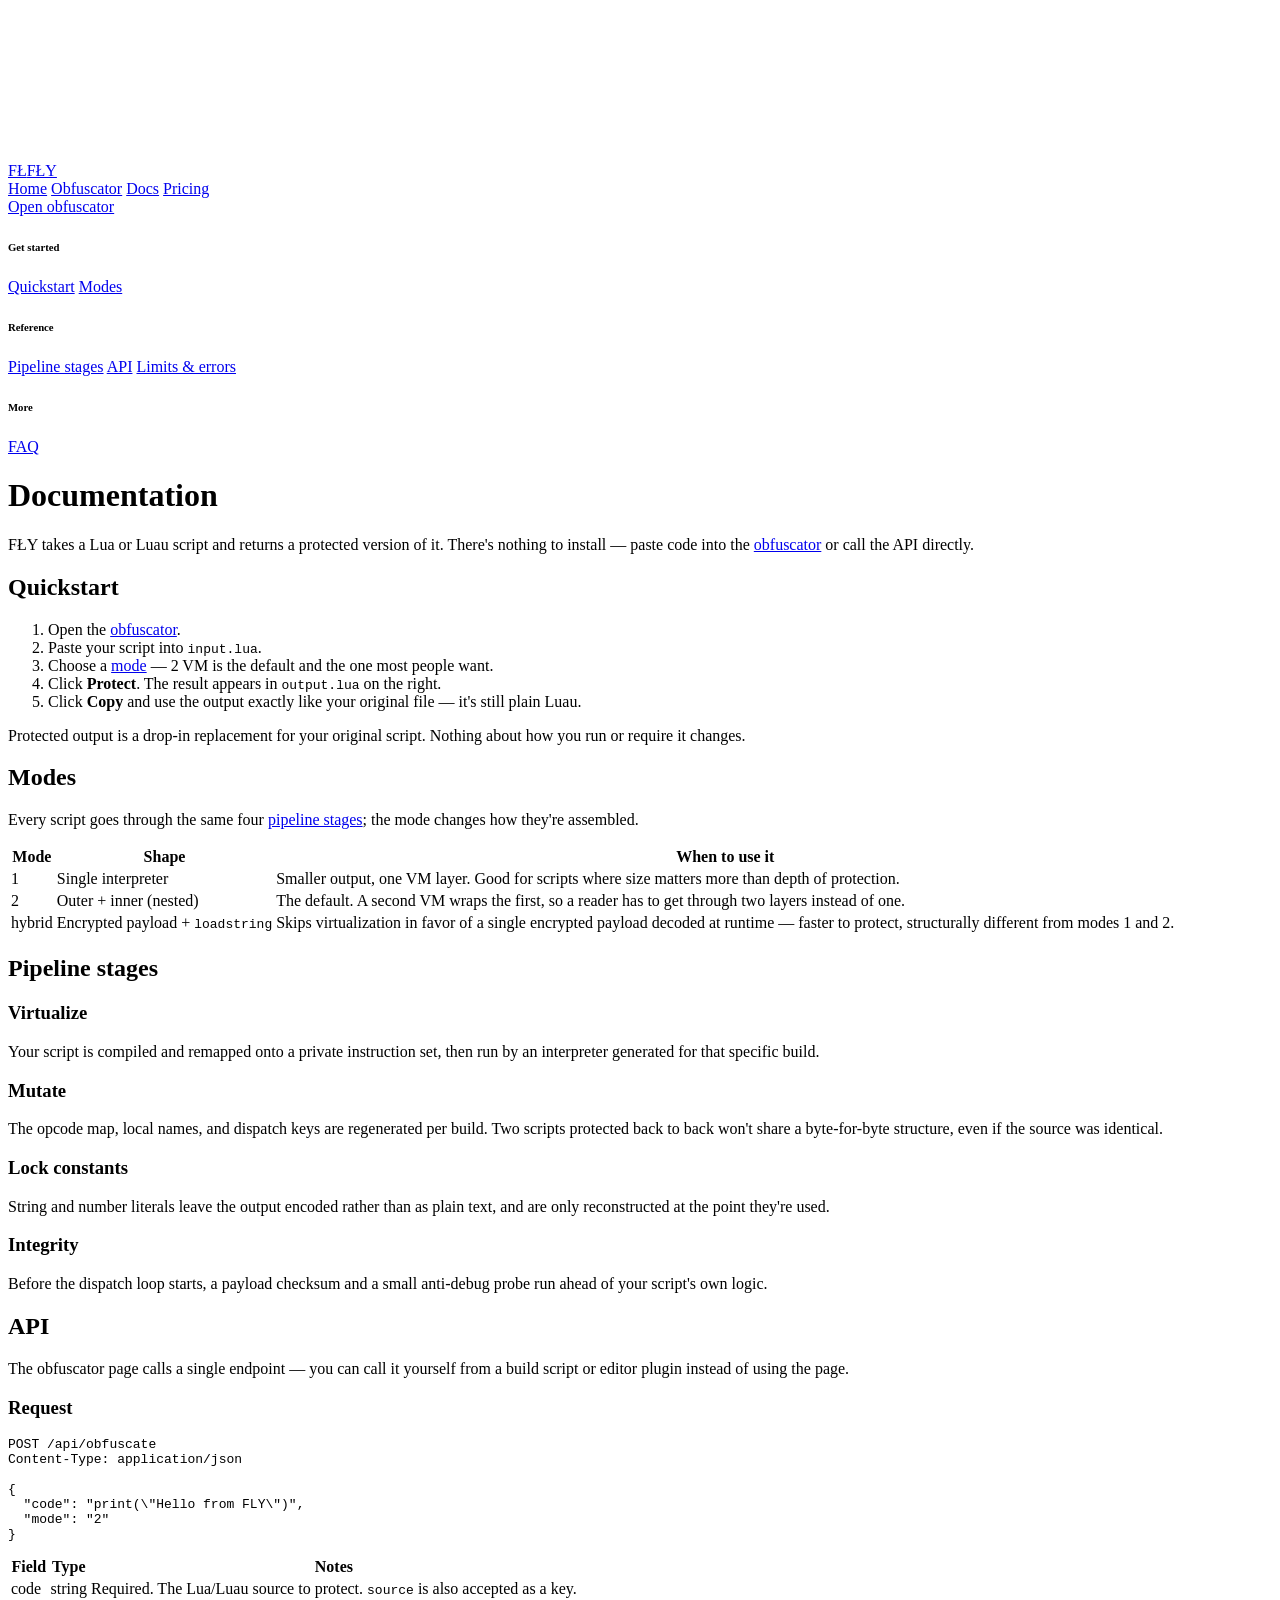
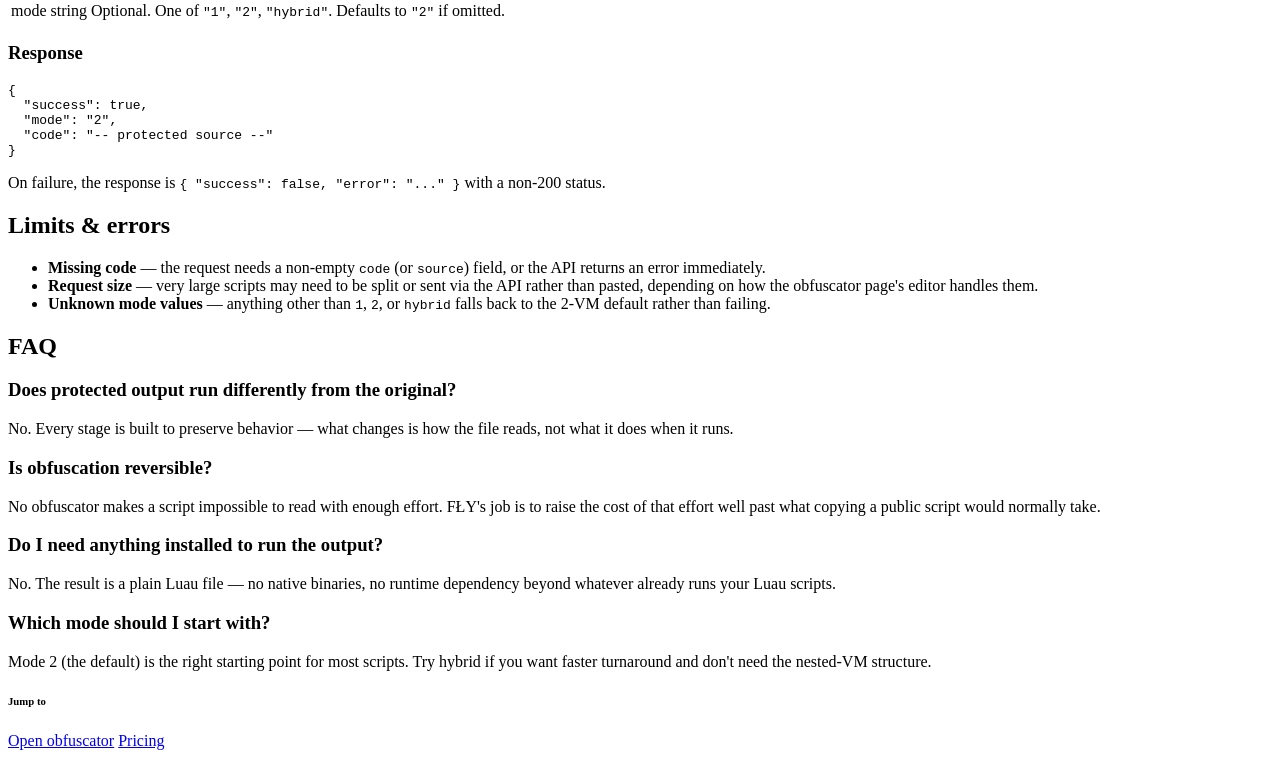
==== commit 9ec3cf62: "Rebuild web/ as multi-page site matching the real obfuscator - Restore the working obfuscator.html +" ====
--- a/web/docs.html
+++ b/web/docs.html
@@ -4,26 +4,26 @@
 <meta charset="utf-8">
 <meta name="viewport" content="width=device-width, initial-scale=1">
 <title>Docs — FŁY</title>
-<meta name="description" content="Install, build, and configure FŁY: CMake options, the Luau submodule, project layout, and the CLI.">
+<meta name="description" content="How to use the FŁY obfuscator: modes, the API, the pipeline, and answers to common questions.">
 <link rel="preconnect" href="https://fonts.googleapis.com">
 <link rel="preconnect" href="https://fonts.gstatic.com" crossorigin>
 <link href="https://fonts.googleapis.com/css2?family=Outfit:wght@500;600;700&family=Inter:wght@400;500;600&family=IBM+Plex+Mono:wght@400;500&display=swap" rel="stylesheet">
-<link rel="stylesheet" href="style.css">
+<link rel="stylesheet" href="/style.css">
 </head>
 <body>
+<canvas id="bg-grid" aria-hidden="true"></canvas>
 
 <nav class="nav">
   <div class="nav-inner">
-    <a href="index.html" class="brand"><span class="mark">FŁ</span>FŁY</a>
+    <a href="/home" class="brand"><span class="mark">FŁ</span>FŁY</a>
     <div class="nav-links">
-      <a href="index.html#pipeline">How it works</a>
-      <a href="index.html#techniques">Techniques</a>
-      <a href="index.html#benchmarks">Benchmarks</a>
-      <a href="docs.html">Docs</a>
-      <a href="index.html#faq">FAQ</a>
+      <a href="/home">Home</a>
+      <a href="/obfuscator">Obfuscator</a>
+      <a href="/docs">Docs</a>
+      <a href="/pricing">Pricing</a>
     </div>
     <div class="nav-cta">
-      <a class="btn btn-ghost btn-sm" href="https://github.com/fly7x/luaProtecter" target="_blank" rel="noopener">GitHub</a>
+      <a class="btn btn-primary btn-sm" href="/obfuscator">Open obfuscator</a>
     </div>
   </div>
 </nav>
@@ -33,173 +33,140 @@
   <aside class="docs-side">
     <div class="group">
       <h6>Get started</h6>
-      <a href="#overview">Overview</a>
-      <a href="#installation">Installation</a>
-      <a href="#build-options">Build options</a>
-      <a href="#docker">Docker build</a>
-    </div>
-    <div class="group">
-      <h6>Using FŁY</h6>
-      <a href="#project-layout">Project layout</a>
-      <a href="#running">Running the protector</a>
-      <a href="#config-reference">Config reference</a>
+      <a href="#quickstart">Quickstart</a>
+      <a href="#modes">Modes</a>
     </div>
     <div class="group">
       <h6>Reference</h6>
       <a href="#pipeline-stages">Pipeline stages</a>
-      <a href="#troubleshooting">Troubleshooting</a>
+      <a href="#api">API</a>
+      <a href="#limits">Limits &amp; errors</a>
+    </div>
+    <div class="group">
+      <h6>More</h6>
       <a href="#faq">FAQ</a>
     </div>
   </aside>
 
   <main class="docs-main">
     <h1>Documentation</h1>
-    <p class="intro">Everything you need to build FŁY, wire in Luau, and run your first script through the protector. FŁY is a native C++ / CMake project — there's no package manager step, just a clone and a build.</p>
+    <p class="intro">FŁY takes a Lua or Luau script and returns a protected version of it. There's nothing to install — paste code into the <a href="/obfuscator">obfuscator</a> or call the API directly.</p>
 
-    <section class="doc-section" id="overview">
-      <h2>Overview</h2>
-      <p>FŁY protects Lua and Luau source files by rewriting them through a three-stage native pipeline before they ship. You give it <code class="inline">input/script.lua</code>; it gives you back <code class="inline">output/protected.lua</code> — a file that runs the same way but no longer reads the way the original did.</p>
-      <p>The project builds with CMake and optionally links against Roblox's own Luau compiler and runtime, added as a git submodule. That integration is controlled by a single CMake option, <code class="inline">USE_LUAU</code>, which is on by default.</p>
-      <div class="note">
-        FŁY is distributed as source. Building it yourself means you always know exactly what binary is processing your scripts.
-      </div>
+    <section class="doc-section" id="quickstart">
+      <h2>Quickstart</h2>
+      <ol>
+        <li>Open the <a href="/obfuscator">obfuscator</a>.</li>
+        <li>Paste your script into <code class="inline">input.lua</code>.</li>
+        <li>Choose a <a href="#modes">mode</a> — 2 VM is the default and the one most people want.</li>
+        <li>Click <strong>Protect</strong>. The result appears in <code class="inline">output.lua</code> on the right.</li>
+        <li>Click <strong>Copy</strong> and use the output exactly like your original file — it's still plain Luau.</li>
+      </ol>
+      <div class="note">Protected output is a drop-in replacement for your original script. Nothing about how you run or require it changes.</div>
     </section>
 
-    <section class="doc-section" id="installation">
-      <h2>Installation</h2>
-      <p>Clone the repository, then decide whether you want Luau integration before your first build — it's easiest to add the submodule up front.</p>
-
-      <h3>1. Clone the repository</h3>
-      <pre class="code-block">git clone https://github.com/fly7x/luaProtecter.git
-cd luaProtecter</pre>
-
-      <h3>2. Add Luau as a submodule (recommended)</h3>
-      <p>FŁY's CMake looks for a Luau checkout at <code class="inline">third_party/luau</code>. Adding it as a submodule is the supported way to provide one:</p>
-      <pre class="code-block">git submodule add https://github.com/Roblox/luau.git third_party/luau
-git submodule update --init --recursive</pre>
-      <p>If you skip this step, CMake detects the missing directory and builds FŁY without Luau integration instead of failing — see <a href="#build-options">build options</a>.</p>
-
-      <h3>3. Configure and build</h3>
-      <pre class="code-block">mkdir build &amp;&amp; cd build
-cmake -DUSE_LUAU=ON ..
-cmake --build .</pre>
-      <p>On a clean checkout this produces the FŁY binary inside <code class="inline">build/</code>. Point it at a script under <code class="inline">input/</code> to produce a protected file under <code class="inline">output/</code> — see <a href="#running">Running the protector</a>.</p>
-
-      <div class="note warn">
-        If CMake reports that it can't find a Luau target, the submodule's own CMakeLists may export it under a different target name than FŁY expects. See <a href="#troubleshooting">Troubleshooting</a>.
-      </div>
-    </section>
-
-    <section class="doc-section" id="build-options">
-      <h2>Build options</h2>
-      <p>FŁY currently exposes its Luau integration as a single CMake switch.</p>
+    <section class="doc-section" id="modes">
+      <h2>Modes</h2>
+      <p>Every script goes through the same four <a href="#pipeline-stages">pipeline stages</a>; the mode changes how they're assembled.</p>
       <table class="config-table">
-        <thead><tr><th>Option</th><th>Type</th><th>Default</th><th>Effect</th></tr></thead>
+        <thead><tr><th>Mode</th><th>Shape</th><th>When to use it</th></tr></thead>
         <tbody>
-          <tr><td>USE_LUAU</td><td>bool</td><td>ON</td><td>When on, CMake looks for a Luau CMakeLists.txt under <code class="inline">third_party/luau</code> and adds it as a subdirectory, then links the <code class="inline">luau</code> target against FŁY if one exists. When off, FŁY builds without attempting Luau integration at all.</td></tr>
-        </tbody>
-      </table>
-      <pre class="code-block"># build without Luau integration
-cmake -DUSE_LUAU=OFF ..
-cmake --build .</pre>
-      <p>This is the right choice if you only need the transform / obfuscate / emit pipeline and don't need Luau's compiler or runtime linked in.</p>
-    </section>
-
-    <section class="doc-section" id="docker">
-      <h2>Docker build</h2>
-      <p>A <code class="inline">Dockerfile</code> ships at the repository root, so you can build FŁY in a container instead of installing a toolchain locally — the same approach a CI pipeline would use.</p>
-      <pre class="code-block">docker build -t fly-obfuscator .
-docker run --rm -v "$PWD/input:/app/input" -v "$PWD/output:/app/output" fly-obfuscator</pre>
-      <p>Mount your own <code class="inline">input/</code> and <code class="inline">output/</code> directories as shown so files make it in and out of the container.</p>
-    </section>
-
-    <section class="doc-section" id="project-layout">
-      <h2>Project layout</h2>
-      <p>The repository is organized around the three pipeline stages, with a clear split between source, generated third-party code, and the script files you're protecting:</p>
-      <pre class="code-block">luaProtecter/
-├── src/
-│   ├── main.cpp            entry point, wires the pipeline together
-│   ├── transformer.cpp/.hpp    stage 1 — control-flow rebuilding
-│   ├── obfuscation.cpp/.hpp    stage 2 — renaming, string &amp; constant encoding
-│   └── emitter.cpp/.hpp        stage 3 — writes the protected file
-├── include/
-│   └── protector/
-│       └── config.hpp      pipeline configuration
-├── input/
-│   └── script.lua          put the script you want protected here
-├── output/
-│   └── protected.lua       FŁY writes the result here
-├── third_party/
-│   └── luau/                ← official Luau source goes here (submodule)
-├── web/                    this site's source
-├── CMakeLists.txt
-└── Dockerfile</pre>
-    </section>
-
-    <section class="doc-section" id="running">
-      <h2>Running the protector</h2>
-      <p>Place the file you want to protect at <code class="inline">input/script.lua</code>, then run the binary you built:</p>
-      <pre class="code-block">./build/fly-obfuscator</pre>
-      <p>A protected copy is written to <code class="inline">output/protected.lua</code>. Run the binary with <code class="inline">--help</code> to see the flags available in your checkout — they're a faster source of truth than any document for exactly which options your build was compiled with.</p>
-      <div class="note">
-        Keep your original source under version control somewhere outside <code class="inline">output/</code>. Protected files aren't meant to be edited by hand.
-      </div>
-    </section>
-
-    <section class="doc-section" id="config-reference">
-      <h2>Config reference</h2>
-      <p><code class="inline">include/protector/config.hpp</code> is where the pipeline's behavior is defined at compile time. The table below describes the kind of switches you'll find there by category — check the header in your own checkout for the exact names and defaults shipped in your version.</p>
-      <table class="config-table">
-        <thead><tr><th>Category</th><th>Stage</th><th>Controls</th></tr></thead>
-        <tbody>
-          <tr><td>flow</td><td>transformer</td><td>Whether control-flow rebuilding runs, and how aggressively branches and loops are restructured.</td></tr>
-          <tr><td>naming</td><td>obfuscation</td><td>The identifier scheme used when renaming locals, upvalues, and functions.</td></tr>
-          <tr><td>strings</td><td>obfuscation</td><td>Whether string literals are encoded, and which encoding is used.</td></tr>
-          <tr><td>constants</td><td>obfuscation</td><td>Whether numeric literals are rewritten as equivalent expressions.</td></tr>
-          <tr><td>luau</td><td>build</td><td>Mirrors the <code class="inline">USE_LUAU</code> CMake option for code that checks it at compile time.</td></tr>
+          <tr><td>1</td><td>Single interpreter</td><td>Smaller output, one VM layer. Good for scripts where size matters more than depth of protection.</td></tr>
+          <tr><td>2</td><td>Outer + inner (nested)</td><td>The default. A second VM wraps the first, so a reader has to get through two layers instead of one.</td></tr>
+          <tr><td>hybrid</td><td>Encrypted payload + <code class="inline">loadstring</code></td><td>Skips virtualization in favor of a single encrypted payload decoded at runtime — faster to protect, structurally different from modes 1 and 2.</td></tr>
         </tbody>
       </table>
     </section>
 
     <section class="doc-section" id="pipeline-stages">
-      <h2>Pipeline stages, in detail</h2>
-      <h3>Transformer</h3>
-      <p>Parses the input script and rebuilds its control flow into an equivalent form. This runs first because every later stage works against the rebuilt structure, not your original layout.</p>
-      <h3>Obfuscation</h3>
-      <p>Walks the rebuilt program and replaces the things a reader relies on: identifier names become opaque symbols, string literals are encoded, and numeric constants are rewritten as expressions that evaluate to the same value.</p>
-      <h3>Emitter</h3>
-      <p>Serializes the fully processed program back out as valid Lua, written to <code class="inline">output/protected.lua</code>. This is the only stage that touches the filesystem for output.</p>
+      <h2>Pipeline stages</h2>
+      <h3>Virtualize</h3>
+      <p>Your script is compiled and remapped onto a private instruction set, then run by an interpreter generated for that specific build.</p>
+      <h3>Mutate</h3>
+      <p>The opcode map, local names, and dispatch keys are regenerated per build. Two scripts protected back to back won't share a byte-for-byte structure, even if the source was identical.</p>
+      <h3>Lock constants</h3>
+      <p>String and number literals leave the output encoded rather than as plain text, and are only reconstructed at the point they're used.</p>
+      <h3>Integrity</h3>
+      <p>Before the dispatch loop starts, a payload checksum and a small anti-debug probe run ahead of your script's own logic.</p>
     </section>
 
-    <section class="doc-section" id="troubleshooting">
-      <h2>Troubleshooting</h2>
-      <h3>CMake can't find a Luau target</h3>
-      <p>FŁY's CMake tries to link a target literally named <code class="inline">luau</code> if the Luau submodule's own CMake defines one. If the version of Luau you added exports a different target name, update the <code class="inline">target_link_libraries</code> call in the top-level <code class="inline">CMakeLists.txt</code> to match it.</p>
-      <h3>Luau submodule not detected</h3>
-      <p>Confirm <code class="inline">third_party/luau</code> isn't empty — a submodule that was added but never initialized leaves the directory present but bare. Run <code class="inline">git submodule update --init --recursive</code> and reconfigure.</p>
-      <h3>Build works without Luau</h3>
-      <p>This is expected behavior, not an error: when <code class="inline">third_party/luau</code> has no CMakeLists.txt, FŁY skips the integration and builds the core pipeline on its own.</p>
+    <section class="doc-section" id="api">
+      <h2>API</h2>
+      <p>The obfuscator page calls a single endpoint — you can call it yourself from a build script or editor plugin instead of using the page.</p>
+      <h3>Request</h3>
+      <pre class="code-block">POST /api/obfuscate
+Content-Type: application/json
+
+{
+  "code": "print(\"Hello from FLY\")",
+  "mode": "2"
+}</pre>
+      <table class="config-table">
+        <thead><tr><th>Field</th><th>Type</th><th>Notes</th></tr></thead>
+        <tbody>
+          <tr><td>code</td><td>string</td><td>Required. The Lua/Luau source to protect. <code class="inline">source</code> is also accepted as a key.</td></tr>
+          <tr><td>mode</td><td>string</td><td>Optional. One of <code class="inline">"1"</code>, <code class="inline">"2"</code>, <code class="inline">"hybrid"</code>. Defaults to <code class="inline">"2"</code> if omitted.</td></tr>
+        </tbody>
+      </table>
+      <h3>Response</h3>
+      <pre class="code-block">{
+  "success": true,
+  "mode": "2",
+  "code": "-- protected source --"
+}</pre>
+      <p>On failure, the response is <code class="inline">{ "success": false, "error": "..." }</code> with a non-200 status.</p>
+    </section>
+
+    <section class="doc-section" id="limits">
+      <h2>Limits &amp; errors</h2>
+      <ul>
+        <li><strong>Missing code</strong> — the request needs a non-empty <code class="inline">code</code> (or <code class="inline">source</code>) field, or the API returns an error immediately.</li>
+        <li><strong>Request size</strong> — very large scripts may need to be split or sent via the API rather than pasted, depending on how the obfuscator page's editor handles them.</li>
+        <li><strong>Unknown mode values</strong> — anything other than <code class="inline">1</code>, <code class="inline">2</code>, or <code class="inline">hybrid</code> falls back to the 2-VM default rather than failing.</li>
+      </ul>
     </section>
 
     <section class="doc-section" id="faq">
       <h2>FAQ</h2>
-      <h3>Is a Lua interpreter required to build FŁY?</h3>
-      <p>No — FŁY is a C++ project built with CMake. Luau is only needed if you want its compiler or runtime linked in for compile-time checks against Luau-specific syntax.</p>
-      <h3>Where do I report a bug?</h3>
-      <p>Open an issue on the <a href="https://github.com/fly7x/luaProtecter/issues" target="_blank" rel="noopener">GitHub issue tracker</a> with your CMake configuration, OS, and whether <code class="inline">USE_LUAU</code> was on.</p>
+      <h3>Does protected output run differently from the original?</h3>
+      <p>No. Every stage is built to preserve behavior — what changes is how the file reads, not what it does when it runs.</p>
+      <h3>Is obfuscation reversible?</h3>
+      <p>No obfuscator makes a script impossible to read with enough effort. FŁY's job is to raise the cost of that effort well past what copying a public script would normally take.</p>
+      <h3>Do I need anything installed to run the output?</h3>
+      <p>No. The result is a plain Luau file — no native binaries, no runtime dependency beyond whatever already runs your Luau scripts.</p>
+      <h3>Which mode should I start with?</h3>
+      <p>Mode 2 (the default) is the right starting point for most scripts. Try hybrid if you want faster turnaround and don't need the nested-VM structure.</p>
     </section>
 
   </main>
 
   <aside class="docs-toc">
-    <h6>Project</h6>
-    <a href="https://github.com/fly7x/luaProtecter" target="_blank" rel="noopener">Repository</a>
-    <a href="https://github.com/fly7x/luaProtecter/issues" target="_blank" rel="noopener">Issues</a>
-    <a href="https://github.com/Roblox/luau" target="_blank" rel="noopener">Luau (Roblox)</a>
+    <h6>Jump to</h6>
+    <a href="/obfuscator">Open obfuscator</a>
+    <a href="/pricing">Pricing</a>
   </aside>
 
 </div>
 
-<script src="script.js"></script>
+<script src="/bg.js"></script>
+<script>
+(function () {
+  var sections = document.querySelectorAll('.doc-section[id]');
+  var links = document.querySelectorAll('.docs-side a[href^="#"]');
+  if (!sections.length || !links.length) return;
+  var linkByHash = {};
+  links.forEach(function (l) { linkByHash[l.getAttribute('href')] = l; });
+  function setActive(id) {
+    links.forEach(function (l) { l.classList.remove('active'); });
+    var active = linkByHash['#' + id];
+    if (active) active.classList.add('active');
+  }
+  var observer = new IntersectionObserver(function (entries) {
+    entries.forEach(function (entry) {
+      if (entry.isIntersecting) setActive(entry.target.id);
+    });
+  }, { rootMargin: '-15% 0px -70% 0px', threshold: 0 });
+  sections.forEach(function (s) { observer.observe(s); });
+})();
+</script>
 </body>
 </html>
